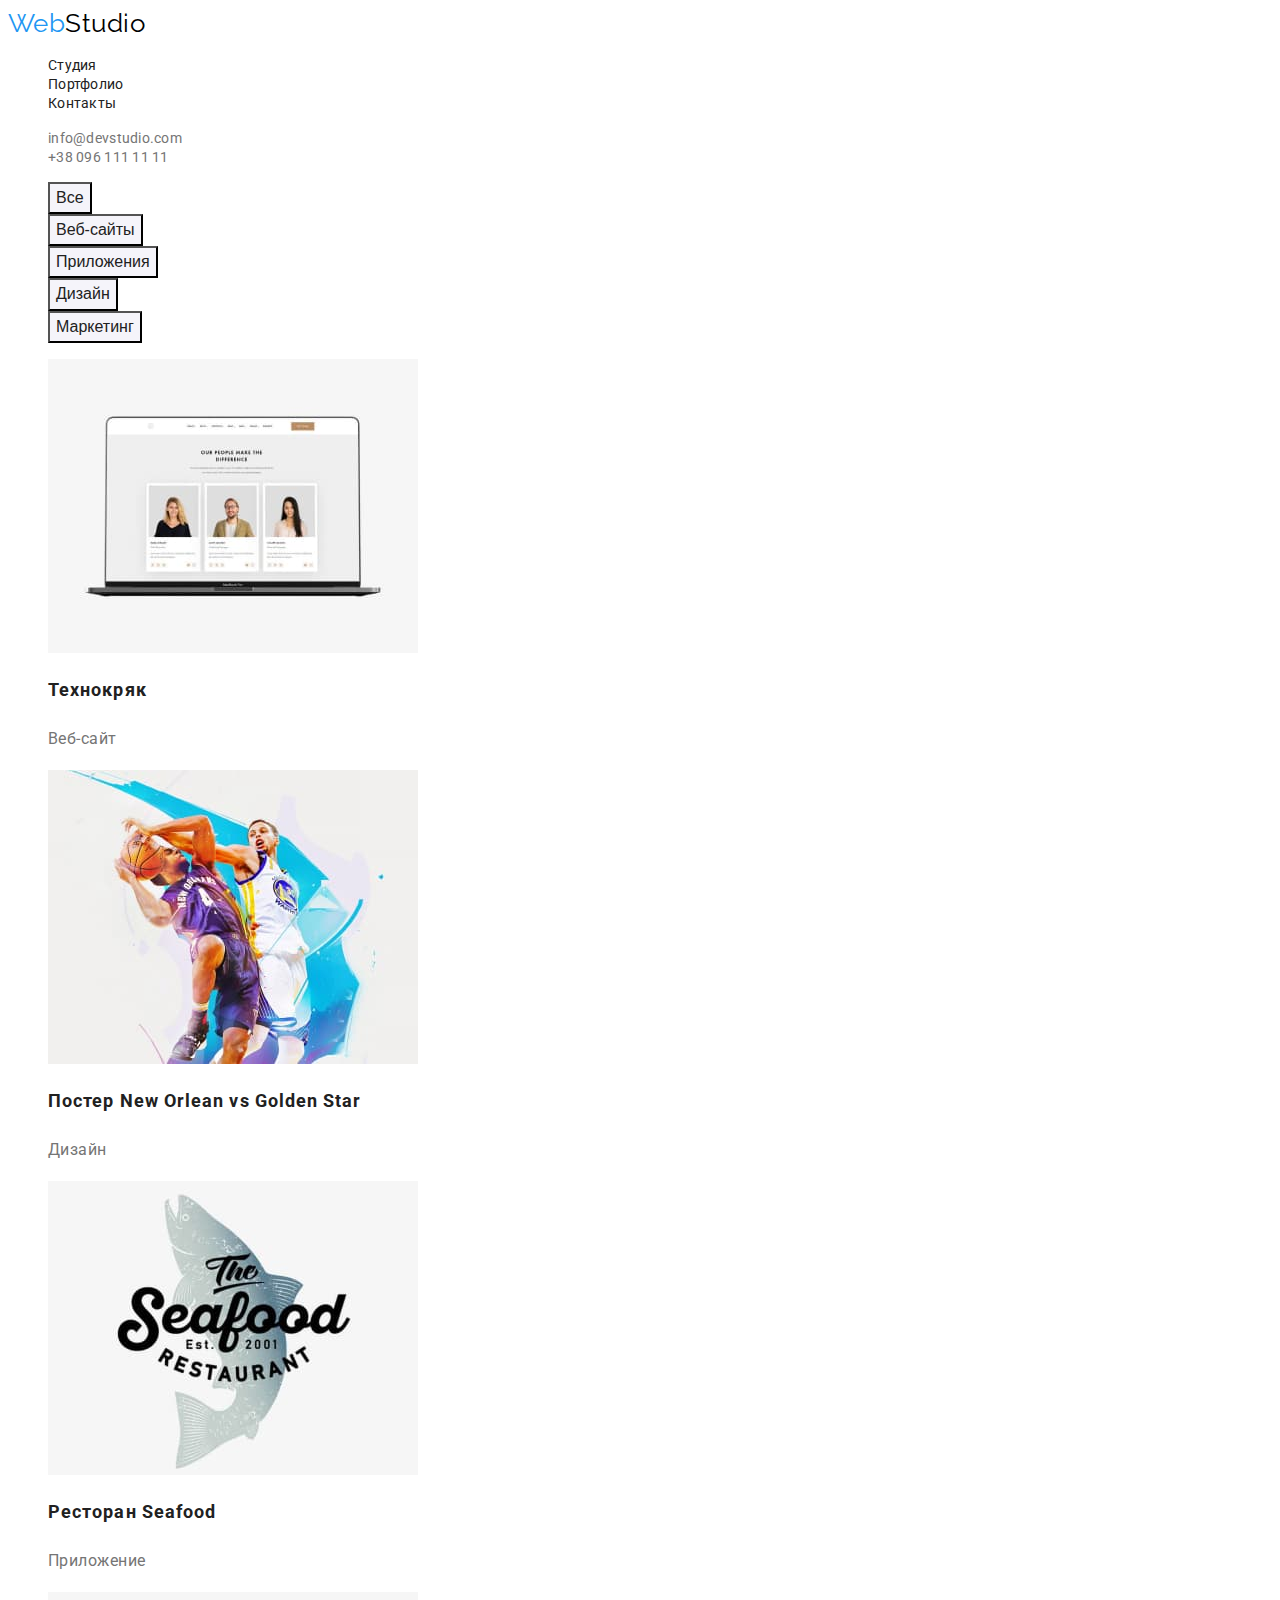
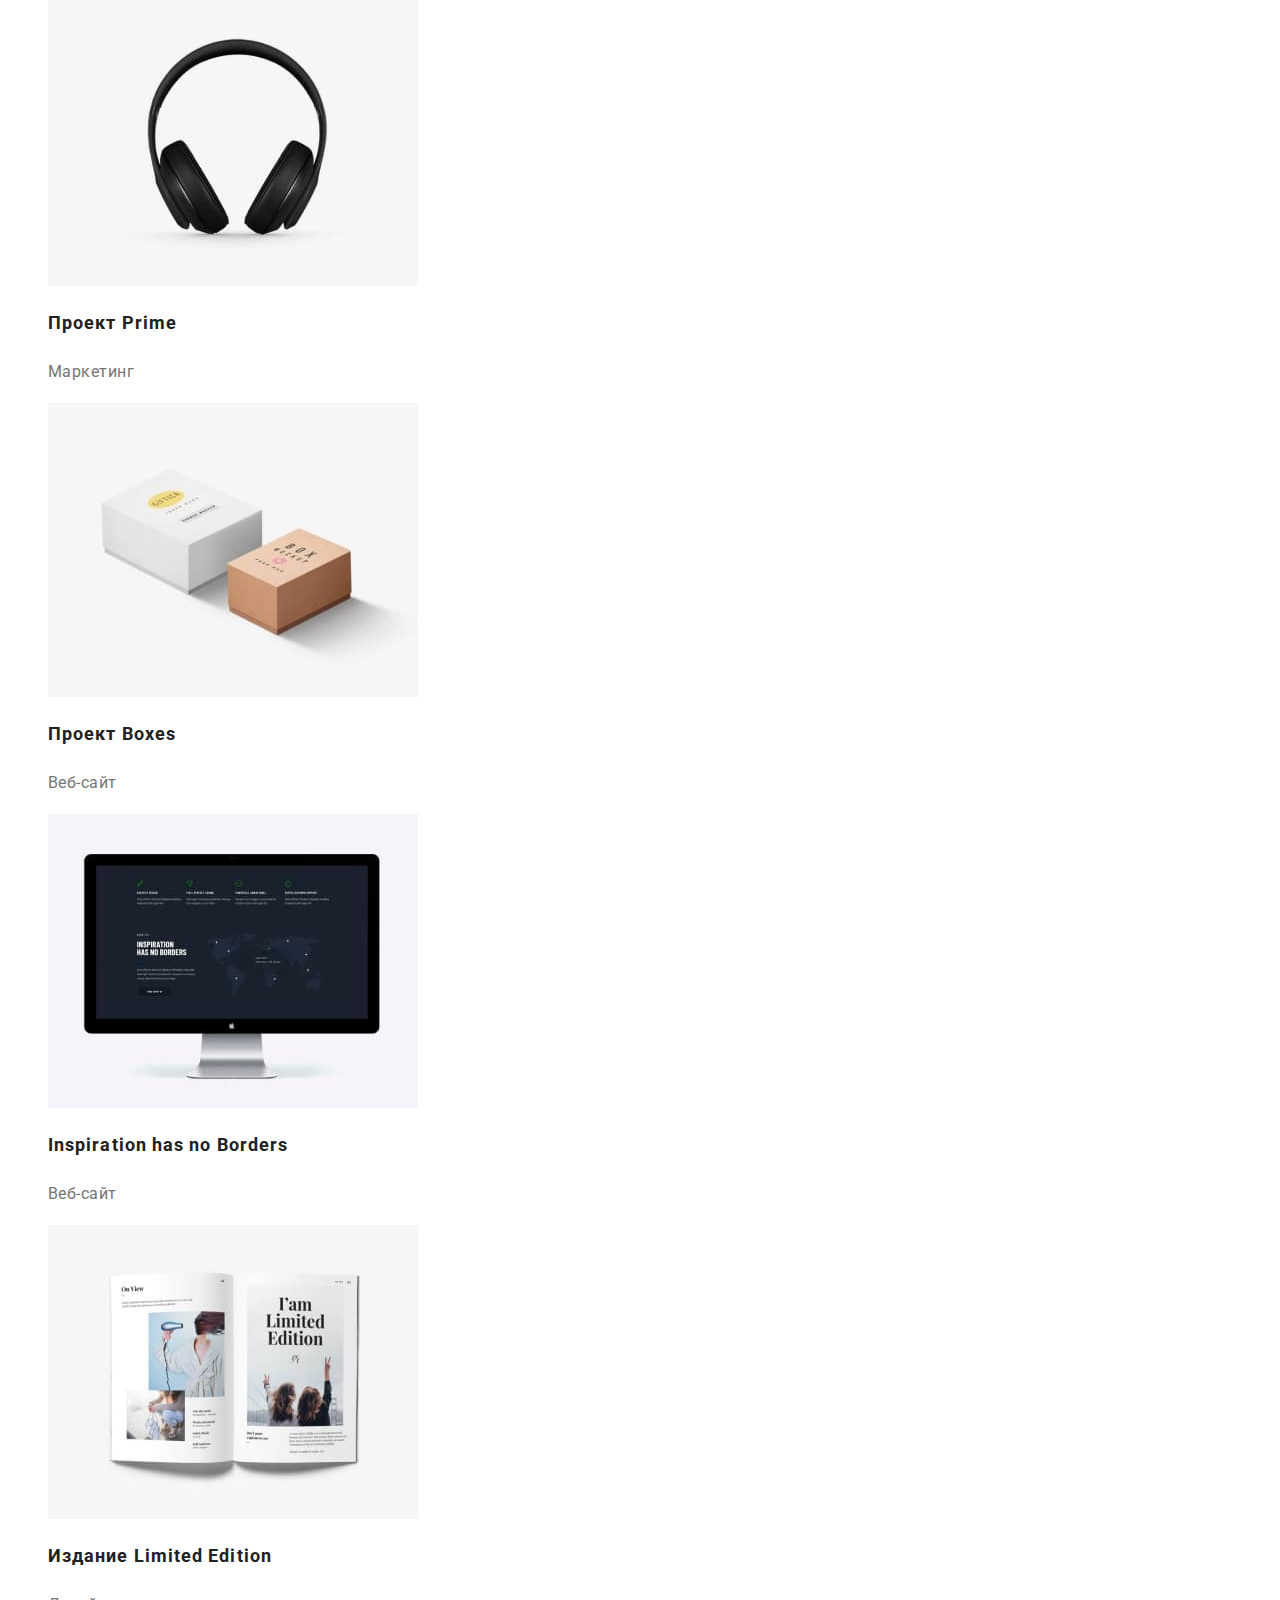
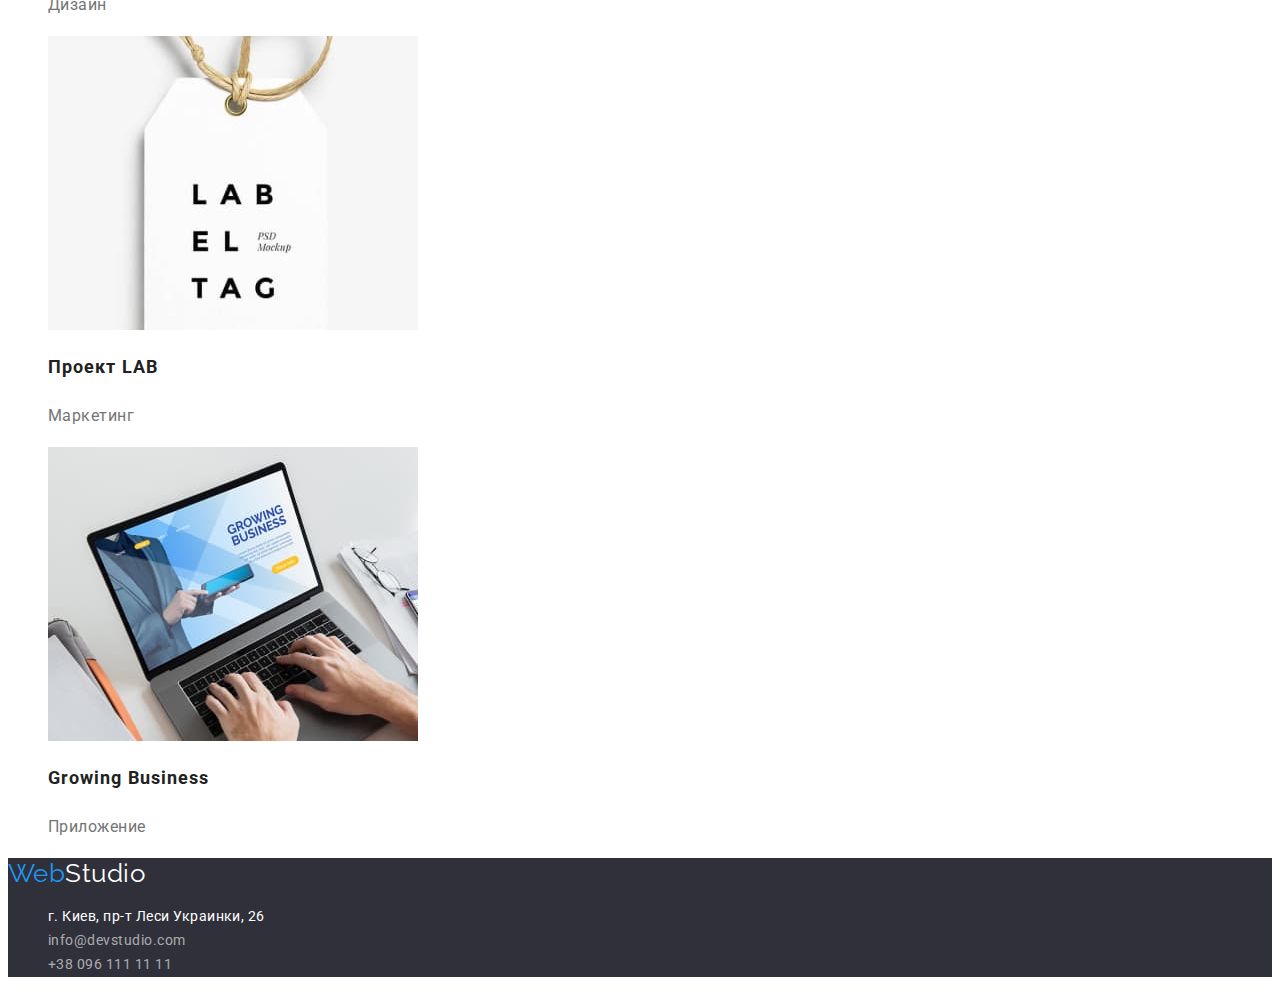
==== portfolio.html @ aeaac617 "Скопировала файлы с дз 2" ====
<!DOCTYPE html>
<html lang="ru">

<head>
  <meta charset="UTF-8">
  <meta http-equiv="X-UA-Compatible" content="IE=edge">
  <meta name="viewport" content="width=device-width, initial-scale=1.0">
  <link rel="preconnect" href="https://fonts.googleapis.com">
  <link rel="preconnect" href="https://fonts.gstatic.com" crossorigin>
  <link href="https://fonts.googleapis.com/css2?family=Raleway:wght@700&family=Roboto:wght@400;500;700;900&display=swap"
    rel="stylesheet">
  <title>WebStudio</title>
  <link rel="stylesheet" href="./css/style.css">
</head>

<body>
  <header>
    <nav>
      <a href="./index.html" class="logo"><span class="first-part-logo">Web</span>Studio</a>
      <ul class="site-nav list">
        <li><a href="./index.html" class="site-nav-link">Студия</a></li>
        <li><a href="./portfolio.html" class="site-nav-link">Портфолио</a></li>
        <li><a href="" class="site-nav-link">Контакты</a></li>
      </ul>
    </nav>

    <ul class="contacts list">
      <li><a href="mailto:info@devstudio.com" class="contacts-link">info@devstudio.com</a></li>
      <li><a href="tel:+380961111111" class="contacts-link">+38 096 111 11 11</a></li>
    </ul>
  </header>

  <main>
    <section class="portfolio">
      <h1 hidden>Портфолио</h1>
      <ul class="list">
        <li><button type="button" class="portfolio-button">Все</button></li>
        <li><button type="button" class="portfolio-button">Веб-сайты</button></li>
        <li><button type="button" class="portfolio-button">Приложения</button></li>
        <li><button type="button" class="portfolio-button">Дизайн</button></li>
        <li><button type="button" class="portfolio-button">Маркетинг</button></li>
      </ul>
      <ul class="list">
        <li>
          <img src="./images/portfolio1.jpg" width="370" alt="Технокряк">
          <h2 class="portfolio-project">Технокряк</h2>
          <p class="portfolio-project-kind">Веб-сайт</p>
        </li>
        <li>
          <img src="./images/portfolio2.jpg" width="370" alt="Постер New Orlean vs Golden Star">
          <h2 class="portfolio-project">Постер New Orlean vs Golden Star</h2>
          <p class="portfolio-project-kind">Дизайн</p>
        </li>
        <li>
          <img src="./images/portfolio3.jpg" width="370" alt="Ресторан Seafood">
          <h2 class="portfolio-project">Ресторан Seafood</h2>
          <p class="portfolio-project-kind">Приложение</p>
        </li>
        <li>
          <img src="./images/portfolio4.jpg" width="370" alt="Проект Prime">
          <h2 class="portfolio-project">Проект Prime</h2>
          <p class="portfolio-project-kind">Маркетинг</p>
        </li>
        <li>
          <img src="./images/portfolio5.jpg" width="370" alt="Проект Boxes">
          <h2 class="portfolio-project">Проект Boxes</h2>
          <p class="portfolio-project-kind">Веб-сайт</p>
        </li>
        <li>
          <img src="./images/portfolio6.jpg" width="370" alt="Inspiration has no Borders">
          <h2 class="portfolio-project">Inspiration has no Borders</h2>
          <p class="portfolio-project-kind">Веб-сайт</p>
        </li>
        <li>
          <img src="./images/portfolio7.jpg" width="370" alt="Издание Limited Edition">
          <h2 class="portfolio-project">Издание Limited Edition</h2>
          <p class="portfolio-project-kind">Дизайн</p>
        </li>
        <li>
          <img src="./images/portfolio8.jpg" width="370" alt="Проект LAB">
          <h2 class="portfolio-project">Проект LAB</h2>
          <p class="portfolio-project-kind">Маркетинг</p>
        </li>
        <li>
          <img src="./images/portfolio9.jpg" width="370" alt="Growing Business">
          <h2 class="portfolio-project">Growing Business</h2>
          <p class="portfolio-project-kind">Приложение</p>
        </li>
      </ul>
    </section>
  </main>

  <footer class="footer">
    <address>
      <a href="" class="footer-logo"><span class="first-part-logo">Web</span>Studio</a>
      <ul class="list">
        <li >
          <a href="" class="footer-address">г. Киев, пр-т Леси Украинки, 26</a>
        </li>
        <li><a href="mailto:info@devstudio.com" class="footer-contact">info@devstudio.com</a></li>
        <li><a href="tel:+380961111111" class="footer-contact">+38 096 111 11 11</a></li>
      </ul>
    </address>
  </footer>
</body>

</html>
---- css/style.css ----
:root {
  --primary-text-color: #757575;
  --title-text-color: #212121;
  --accent-color: #2196f3;
  --secondary-dark-bg-color: #2f303a;
  --secondary-light-bg-color: #f5f4fa;
  --primary-bg-color: #ffffff;
  --primary-font-family: Roboto, sans-serif;
  --secondary-font-family: Raleway, sans-serif;
}

body {
  background-color: var(--primary-bg-color);
  color: var(--primary-text-color);
  font-family: var(--primary-font-family);
  letter-spacing: 0.03em;
}

.logo {
  color: #000000;
  font-family: var(--secondary-font-family);
  font-style: 700;
  font-size: 26px;
  line-height: 1.2;
  text-decoration: none;
}

.footer-logo {
  font-family: var(--secondary-font-family);
  font-style: 700;
  font-size: 26px;
  line-height: 1.2;
  text-align: left;
  text-decoration: none;
}

.list {
  list-style: none;
}

.contacts-link {
  color: var(--primary-text-color);
}

.first-part-logo,
.site-nav-link:hover,
.site-nav-link:focus,
.contacts-link:hover,
.contacts-link:focus,
.footer-contact:hover,
.footer-contact:focus {
  color: var(--accent-color);
}

.hero-title,
.footer-logo,
.footer-address {
  color: var(--primary-bg-color);
}

.site-nav-link,
.quality-title,
.work-title,
.team-title,
.team-member,
.portfolio-project {
  color: var(--title-text-color);
}

.portfolio-button {
  color: var(--title-text-color);
  background-color: var(--secondary-light-bg-color);
  font-style: 500;
  font-size: 16px;
  line-height: 1.63;
}

.hero-button,
.portfolio-button:hover {
  color: var(--primary-bg-color);
  background-color: var(--accent-color);
}

.footer-contact {
  color: rgba(255, 255, 255, 0.6);
}

.hero-button,
.hero-title,
.portfolio-project {
  letter-spacing: 0.06em;
}

.site-nav-link,
.contacts-link {
  letter-spacing: 0.02em;
  font-style: 500;
  font-size: 14px;
  line-height: 1.14;
  text-decoration: none;
}

.hero-title {
  font-style: 900;
  font-size: 44px;
  line-height: 1.36;
  text-align: center;
}

.hero-button {
  font-style: 700;
  font-size: 16px;
  line-height: 1.88;
  align-items: center;
}

.quality-title {
  font-size: 14px;
  line-height: 1.14;
  text-align: left;
}

.quality-description {
  font-size: 14px;
  line-height: 1.71;
  text-align: left;
}

.work-title,
.team-title {
  font-size: 36px;
  line-height: 1.17;
  text-align: center;
}

.team-member {
  font-style: 500;
  font-size: 16px;
  line-height: 1.19;
  align-items: center;
  text-align: center;
}

.member-major {
  font-size: 16px;
  line-height: 1.19;
  align-items: center;
  text-align: center;
}

.footer-address,
.footer-contact {
  font-size: 14px;
  line-height: 1.71;
  text-align: left;
  align-items: left;
  text-decoration: none;
}

.portfolio-project {
  font-size: 18px;
  line-height: 2;
}

.portfolio-project-kind {
  font-size: 16px;
  line-height: 1.88;
}

.hero,
.footer {
  background-color: var(--secondary-dark-bg-color);
}

.team {
  background-color: var(--secondary-light-bg-color);
}

.hero-button,
.portfolio-button {
  cursor: pointer;
}

address {
  font-style: normal;
}
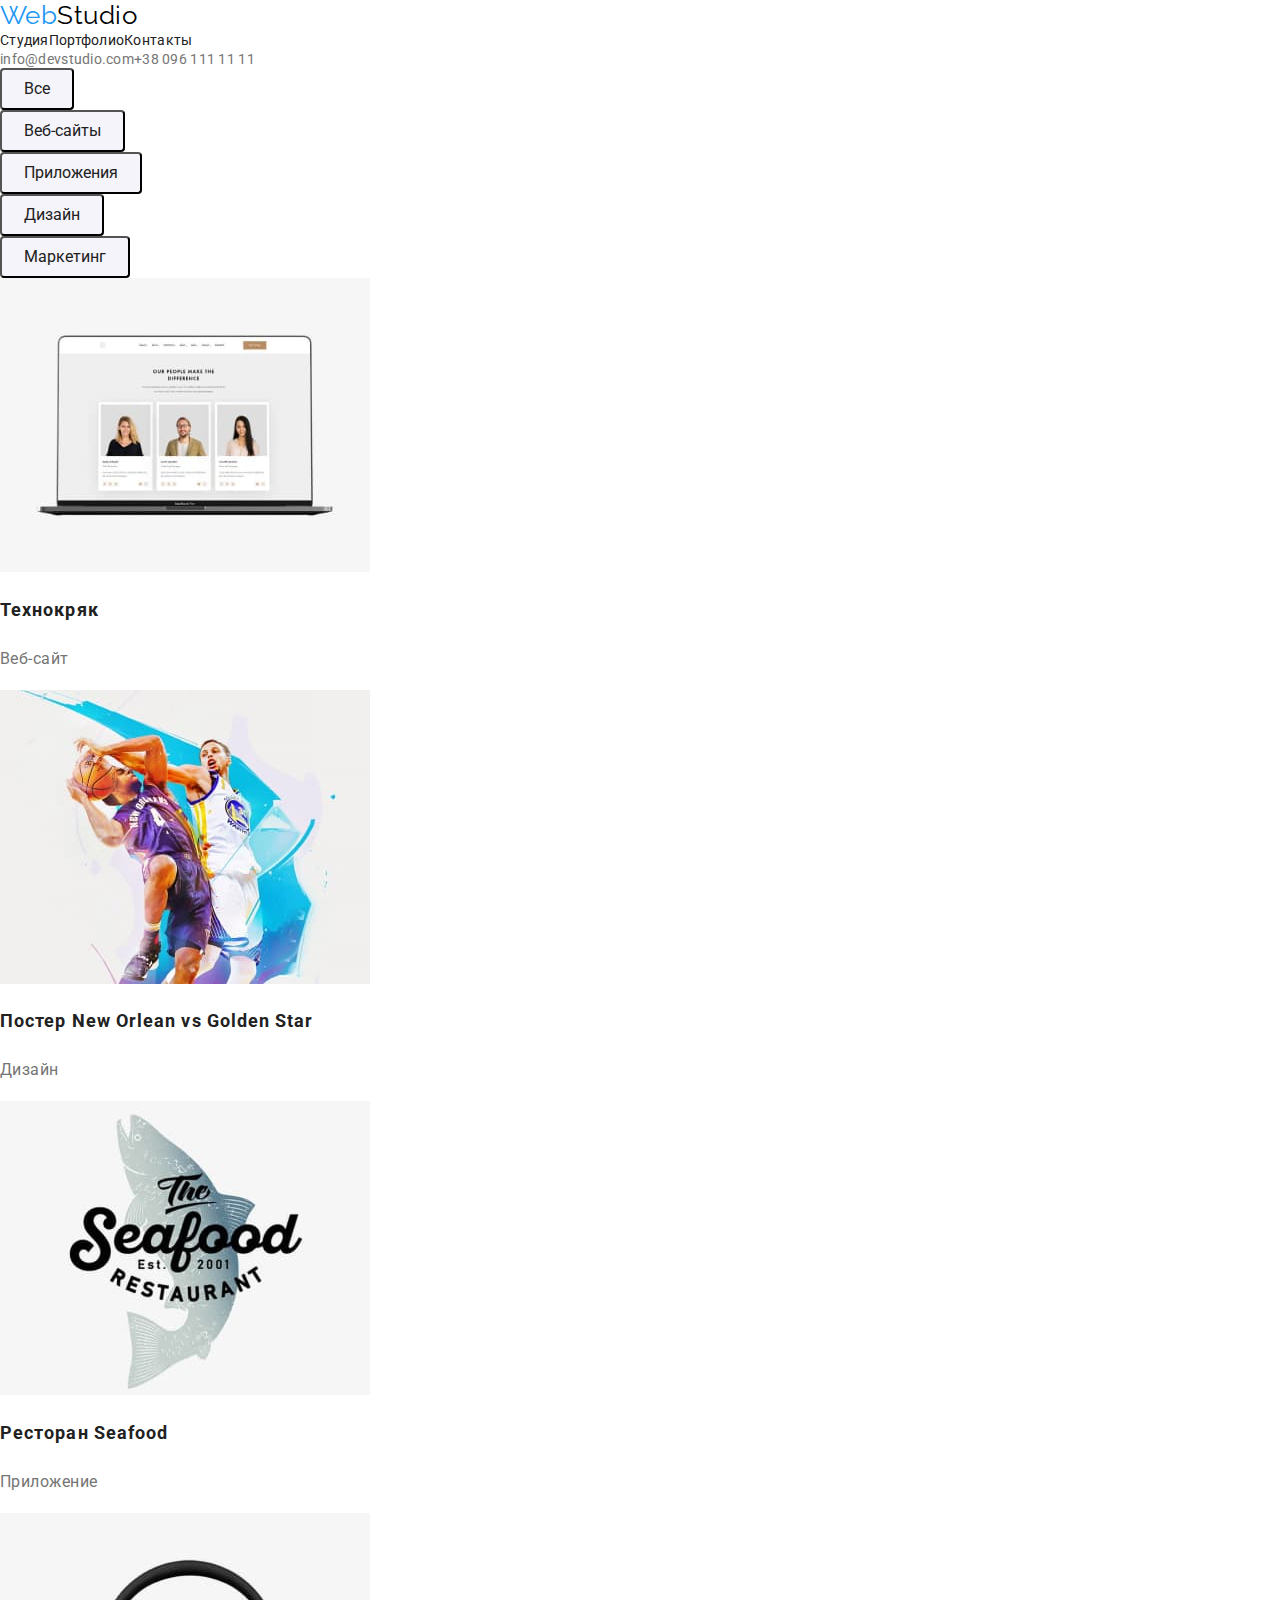
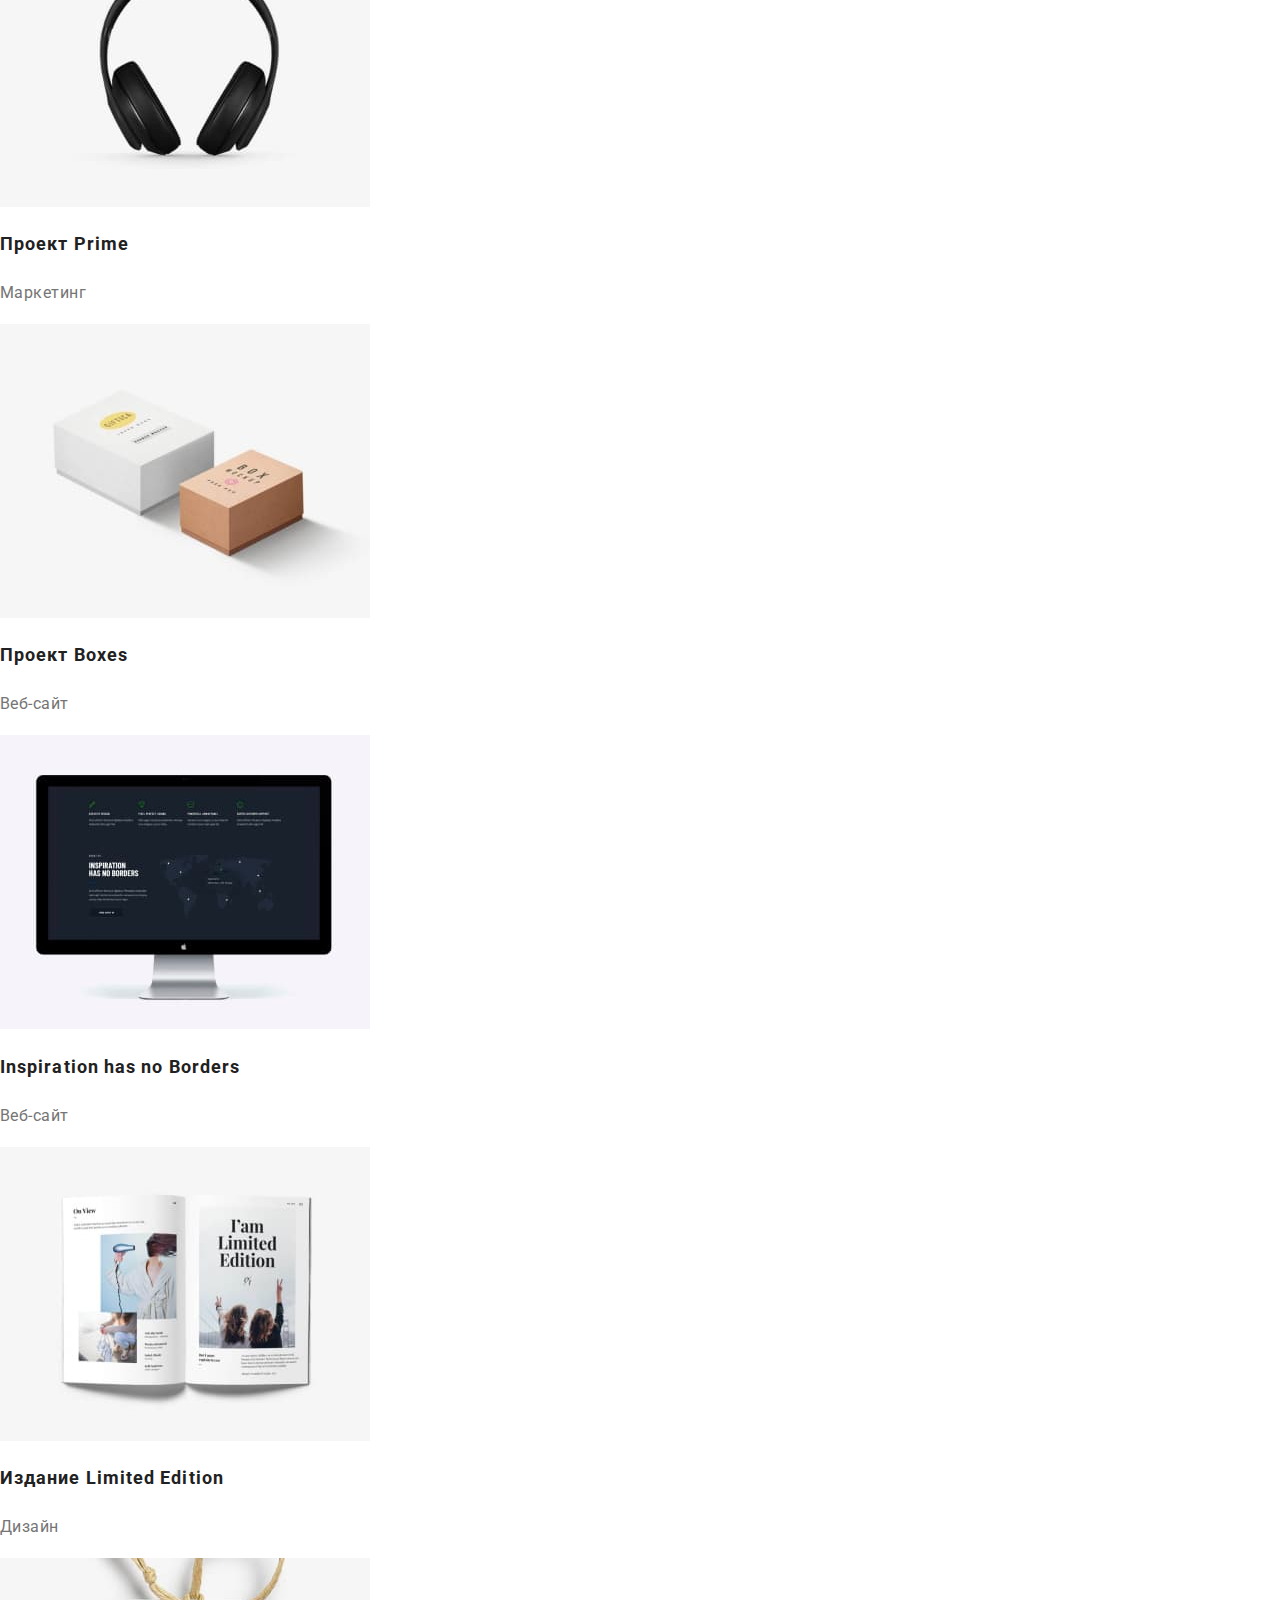
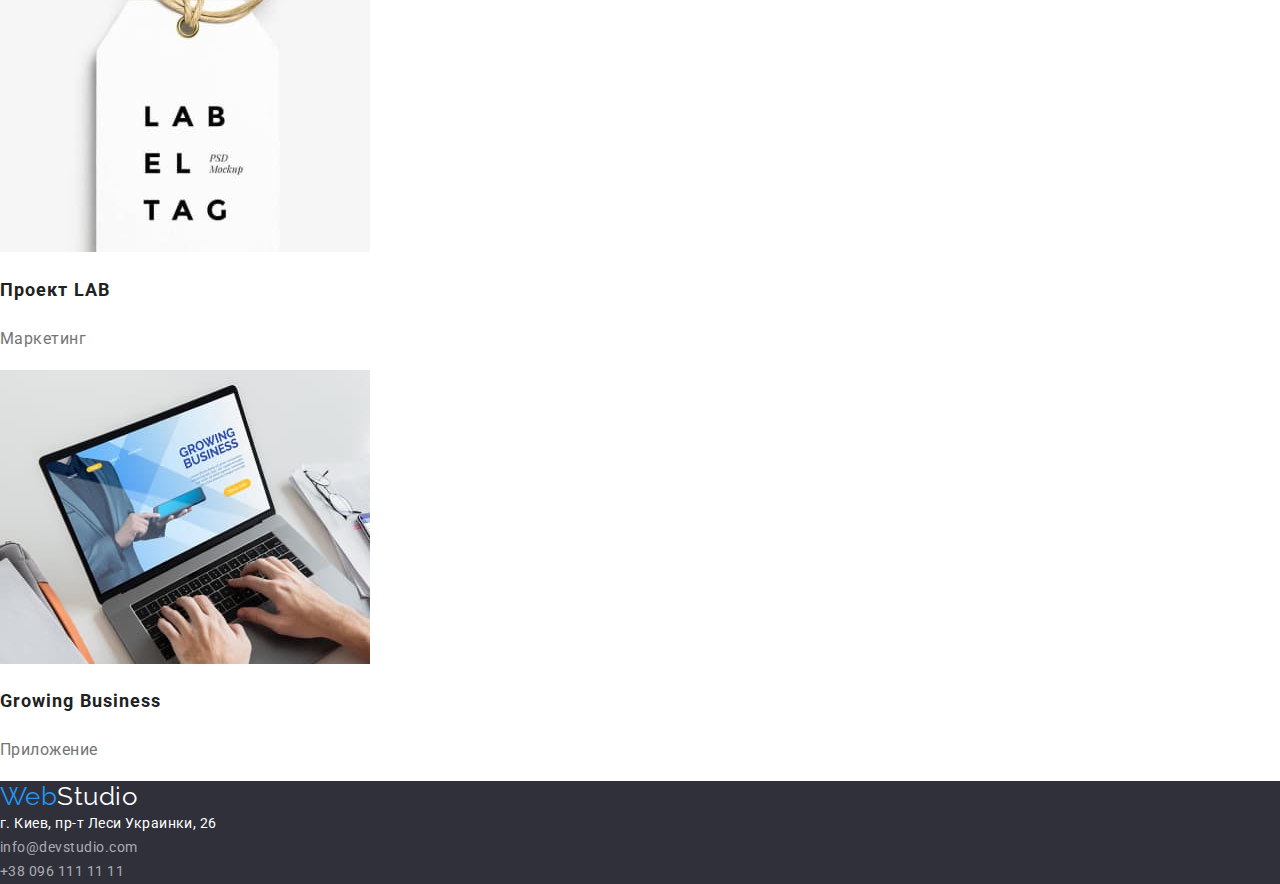
==== commit ab205d42: "подключен нормализатор стилей" ====
--- a/portfolio.html
+++ b/portfolio.html
@@ -10,6 +10,7 @@
   <link href="https://fonts.googleapis.com/css2?family=Raleway:wght@700&family=Roboto:wght@400;500;700;900&display=swap"
     rel="stylesheet">
   <title>WebStudio</title>
+  <link rel="stylesheet" href="https://cdnjs.cloudflare.com/ajax/libs/modern-normalize/1.1.0/modern-normalize.min.css">
   <link rel="stylesheet" href="./css/style.css">
 </head>
 
@@ -91,7 +92,7 @@
   </main>
 
   <footer class="footer">
-    <address>
+    <address class="footer-address-contacts">
       <a href="" class="footer-logo"><span class="first-part-logo">Web</span>Studio</a>
       <ul class="list">
         <li >
--- a/css/style.css
+++ b/css/style.css
@@ -36,6 +36,8 @@
 
 .list {
   list-style: none;
+  padding: 0;
+  margin: 0;
 }
 
 .contacts-link {
@@ -52,6 +54,15 @@
   color: var(--accent-color);
 }
 
+.hero {
+  text-align: center;
+}
+
+.quality-conteiner {
+  padding-top: 94px;
+  padding-bottom: 94px;
+}
+
 .hero-title,
 .footer-logo,
 .footer-address {
@@ -105,6 +116,7 @@
   font-size: 44px;
   line-height: 1.36;
   text-align: center;
+  margin-bottom: 30px;
 }
 
 .hero-button {
@@ -179,8 +191,25 @@
 .hero-button,
 .portfolio-button {
   cursor: pointer;
-}
-
-address {
+  border-radius: 4px;
+}
+
+.footer-address-contacts {
   font-style: normal;
 }
+
+.hero-button {
+  padding: 10px 32px 10px 32px;
+}
+
+.portfolio-button {
+  padding: 6px 22px 6px 22px;
+}
+
+.site-nav {
+  display: flex;
+}
+
+.contacts {
+  display: flex;
+}
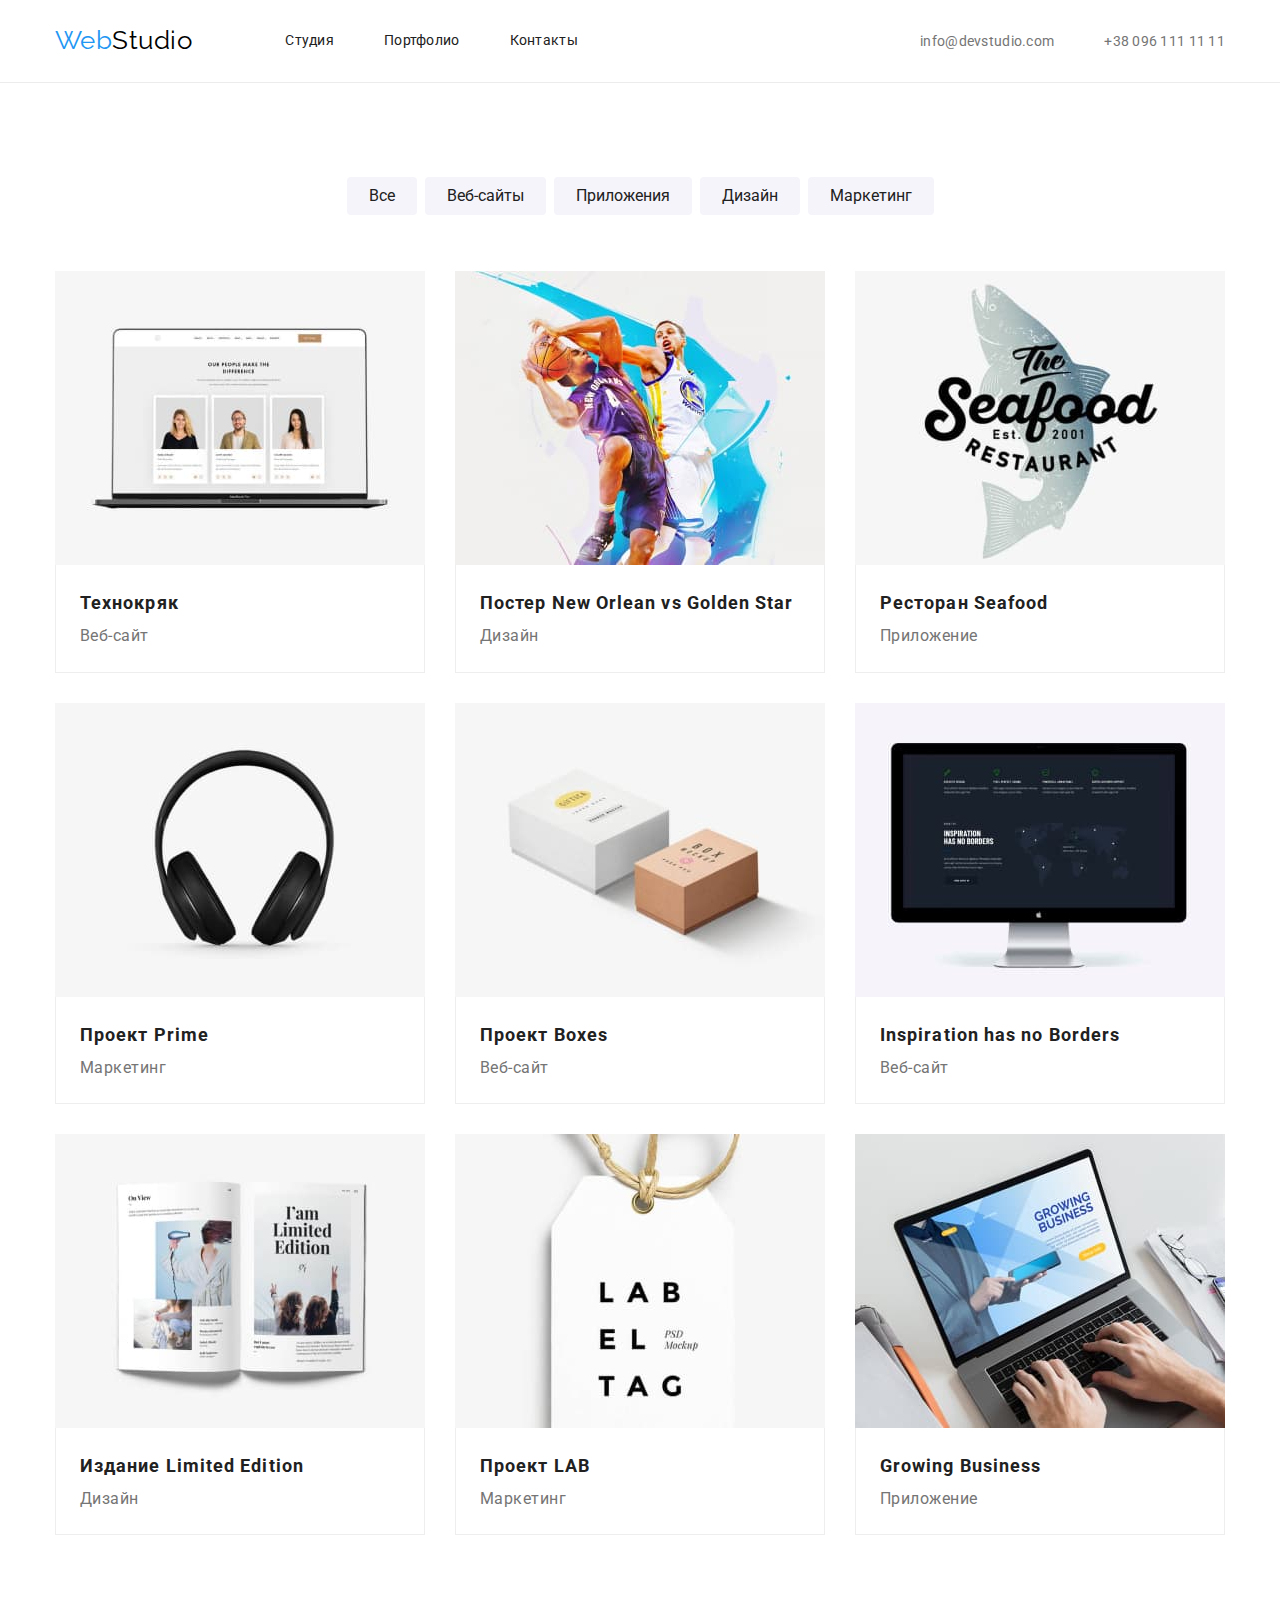
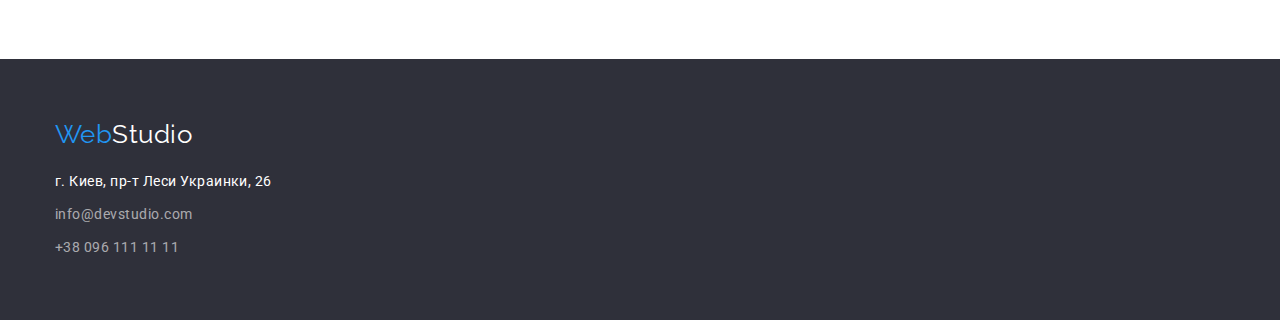
==== commit 9f871f6e: "Геометрия и позиционирование контента" ====
--- a/portfolio.html
+++ b/portfolio.html
@@ -15,93 +15,116 @@
 </head>
 
 <body>
-  <header>
-    <nav>
-      <a href="./index.html" class="logo"><span class="first-part-logo">Web</span>Studio</a>
-      <ul class="site-nav list">
-        <li><a href="./index.html" class="site-nav-link">Студия</a></li>
-        <li><a href="./portfolio.html" class="site-nav-link">Портфолио</a></li>
-        <li><a href="" class="site-nav-link">Контакты</a></li>
+  <header class="header-nav">
+    <div class="container-header container">
+      <nav class="nav-header">
+        <a href="./index.html" class="logo"><span class="first-part-logo">Web</span>Studio</a>
+        <ul class="site-nav list">
+          <li class="site-nav-item"><a href="./index.html" class="site-nav-link">Студия</a></li>
+          <li class="site-nav-item"><a href="./portfolio.html" class="site-nav-link">Портфолио</a></li>
+          <li class="site-nav-item"><a href="" class="site-nav-link">Контакты</a></li>
+        </ul>
+      </nav>
+      <ul class="contacts list">
+        <li class="contacts-item"><a href="mailto:info@devstudio.com" class="contacts-link">info@devstudio.com</a></li>
+        <li class="contacts-item"><a href="tel:+380961111111" class="contacts-link">+38 096 111 11 11</a></li>
       </ul>
-    </nav>
-
-    <ul class="contacts list">
-      <li><a href="mailto:info@devstudio.com" class="contacts-link">info@devstudio.com</a></li>
-      <li><a href="tel:+380961111111" class="contacts-link">+38 096 111 11 11</a></li>
-    </ul>
+    </div>
   </header>
 
   <main>
-    <section class="portfolio">
+    <section class="portfolio section">
       <h1 hidden>Портфолио</h1>
-      <ul class="list">
-        <li><button type="button" class="portfolio-button">Все</button></li>
-        <li><button type="button" class="portfolio-button">Веб-сайты</button></li>
-        <li><button type="button" class="portfolio-button">Приложения</button></li>
-        <li><button type="button" class="portfolio-button">Дизайн</button></li>
-        <li><button type="button" class="portfolio-button">Маркетинг</button></li>
-      </ul>
-      <ul class="list">
-        <li>
-          <img src="./images/portfolio1.jpg" width="370" alt="Технокряк">
-          <h2 class="portfolio-project">Технокряк</h2>
-          <p class="portfolio-project-kind">Веб-сайт</p>
-        </li>
-        <li>
-          <img src="./images/portfolio2.jpg" width="370" alt="Постер New Orlean vs Golden Star">
-          <h2 class="portfolio-project">Постер New Orlean vs Golden Star</h2>
-          <p class="portfolio-project-kind">Дизайн</p>
-        </li>
-        <li>
-          <img src="./images/portfolio3.jpg" width="370" alt="Ресторан Seafood">
-          <h2 class="portfolio-project">Ресторан Seafood</h2>
-          <p class="portfolio-project-kind">Приложение</p>
-        </li>
-        <li>
-          <img src="./images/portfolio4.jpg" width="370" alt="Проект Prime">
-          <h2 class="portfolio-project">Проект Prime</h2>
-          <p class="portfolio-project-kind">Маркетинг</p>
-        </li>
-        <li>
-          <img src="./images/portfolio5.jpg" width="370" alt="Проект Boxes">
-          <h2 class="portfolio-project">Проект Boxes</h2>
-          <p class="portfolio-project-kind">Веб-сайт</p>
-        </li>
-        <li>
-          <img src="./images/portfolio6.jpg" width="370" alt="Inspiration has no Borders">
-          <h2 class="portfolio-project">Inspiration has no Borders</h2>
-          <p class="portfolio-project-kind">Веб-сайт</p>
-        </li>
-        <li>
-          <img src="./images/portfolio7.jpg" width="370" alt="Издание Limited Edition">
-          <h2 class="portfolio-project">Издание Limited Edition</h2>
-          <p class="portfolio-project-kind">Дизайн</p>
-        </li>
-        <li>
-          <img src="./images/portfolio8.jpg" width="370" alt="Проект LAB">
-          <h2 class="portfolio-project">Проект LAB</h2>
-          <p class="portfolio-project-kind">Маркетинг</p>
-        </li>
-        <li>
-          <img src="./images/portfolio9.jpg" width="370" alt="Growing Business">
-          <h2 class="portfolio-project">Growing Business</h2>
-          <p class="portfolio-project-kind">Приложение</p>
-        </li>
-      </ul>
+      <div class="container">
+        <ul class="portfolio-list-nav list">
+          <li class="portfolio-item"><button type="button" class="portfolio-button">Все</button></li>
+          <li class="portfolio-item"><button type="button" class="portfolio-button">Веб-сайты</button></li>
+          <li class="portfolio-item"><button type="button" class="portfolio-button">Приложения</button></li>
+          <li class="portfolio-item"><button type="button" class="portfolio-button">Дизайн</button></li>
+          <li class="portfolio-item"><button type="button" class="portfolio-button">Маркетинг</button></li>
+        </ul>
+      </div>
+      <div class="portfolio-conteiner">
+        <ul class="portfolio-list list">
+          <li class="portfolio-item-list">
+            <img class="portfolio-img" src="./images/portfolio1.jpg" width="370" alt="Технокряк">
+            <div class="portfolio-type">
+              <h2 class="portfolio-project">Технокряк</h2>
+              <p class="portfolio-project-kind">Веб-сайт</p>
+            </div>
+          </li>
+          <li class="portfolio-item-list">
+            <img class="portfolio-img" src="./images/portfolio2.jpg" width="370" alt="Постер New Orlean vs Golden Star">
+            <div class="portfolio-type">
+              <h2 class="portfolio-project">Постер New Orlean vs Golden Star</h2>
+              <p class="portfolio-project-kind">Дизайн</p>
+            </div>
+          </li>
+          <li class="portfolio-item-list">
+            <img class="portfolio-img" src="./images/portfolio3.jpg" width="370" alt="Ресторан Seafood">
+            <div class="portfolio-type">
+              <h2 class="portfolio-project">Ресторан Seafood</h2>
+              <p class="portfolio-project-kind">Приложение</p>
+            </div>
+          </li>
+          <li class="portfolio-item-list">
+            <img class="portfolio-img" src="./images/portfolio4.jpg" width="370" alt="Проект Prime">
+            <div class="portfolio-type">
+              <h2 class="portfolio-project">Проект Prime</h2>
+              <p class="portfolio-project-kind">Маркетинг</p>
+            </div>
+          </li>
+          <li class="portfolio-item-list">
+            <img class="portfolio-img" src="./images/portfolio5.jpg" width="370" alt="Проект Boxes">
+            <div class="portfolio-type">
+              <h2 class="portfolio-project">Проект Boxes</h2>
+              <p class="portfolio-project-kind">Веб-сайт</p>
+            </div>
+          </li>
+          <li class="portfolio-item-list">
+            <img class="portfolio-img" src="./images/portfolio6.jpg" width="370" alt="Inspiration has no Borders">
+            <div class="portfolio-type">
+              <h2 class="portfolio-project">Inspiration has no Borders</h2>
+              <p class="portfolio-project-kind">Веб-сайт</p>
+            </div>
+          </li>
+          <li class="portfolio-item-list">
+            <img class="portfolio-img" src="./images/portfolio7.jpg" width="370" alt="Издание Limited Edition">
+            <div class="portfolio-type">
+              <h2 class="portfolio-project">Издание Limited Edition</h2>
+              <p class="portfolio-project-kind">Дизайн</p>
+            </div>
+          </li>
+          <li class="portfolio-item-list">
+            <img class="portfolio-img" src="./images/portfolio8.jpg" width="370" alt="Проект LAB">
+            <div class="portfolio-type">
+              <h2 class="portfolio-project">Проект LAB</h2>
+              <p class="portfolio-project-kind">Маркетинг</p>
+            </div>
+          </li>
+          <li class="portfolio-item-list">
+            <img class="portfolio-img" src="./images/portfolio9.jpg" width="370" alt="Growing Business">
+            <div class="portfolio-type">
+              <h2 class="portfolio-project">Growing Business</h2>
+              <p class="portfolio-project-kind">Приложение</p>
+            </div>
+          </li>
+        </ul>
+      </div>
     </section>
   </main>
 
   <footer class="footer">
-    <address class="footer-address-contacts">
-      <a href="" class="footer-logo"><span class="first-part-logo">Web</span>Studio</a>
-      <ul class="list">
-        <li >
-          <a href="" class="footer-address">г. Киев, пр-т Леси Украинки, 26</a>
-        </li>
-        <li><a href="mailto:info@devstudio.com" class="footer-contact">info@devstudio.com</a></li>
-        <li><a href="tel:+380961111111" class="footer-contact">+38 096 111 11 11</a></li>
-      </ul>
-    </address>
+    <div class="footer-address-conteiner">
+      <address class="footer-address-contacts">
+        <a href="" class="footer-logo"><span class="first-part-logo">Web</span>Studio</a>
+        <ul class="list">
+          <li><a href="" class="footer-address">г. Киев, пр-т Леси Украинки, 26</a></li>
+          <li><a href="mailto:info@devstudio.com" class="footer-contact">info@devstudio.com</a></li>
+          <li><a href="tel:+380961111111" class="footer-contact">+38 096 111 11 11</a></li>
+        </ul>
+      </address>
+    </div>
   </footer>
 </body>
 
--- a/css/style.css
+++ b/css/style.css
@@ -9,6 +9,16 @@
   --secondary-font-family: Raleway, sans-serif;
 }
 
+html {
+  box-sizing: border-box;
+}
+
+*,
+*::before,
+*::after {
+  box-sizing: inherit;
+}
+
 body {
   background-color: var(--primary-bg-color);
   color: var(--primary-text-color);
@@ -32,12 +42,24 @@
   line-height: 1.2;
   text-align: left;
   text-decoration: none;
+  display: block;
+  margin-bottom: 20px;
 }
 
 .list {
   list-style: none;
   padding: 0;
   margin: 0;
+}
+
+.container {
+  max-width: 1200px;
+  margin-left: auto;
+  margin-right: auto;
+  display: flex;
+  justify-content: center;
+  padding-right: 15px;
+  padding-left: 15px;
 }
 
 .contacts-link {
@@ -58,7 +80,7 @@
   text-align: center;
 }
 
-.quality-conteiner {
+.section {
   padding-top: 94px;
   padding-bottom: 94px;
 }
@@ -116,7 +138,10 @@
   font-size: 44px;
   line-height: 1.36;
   text-align: center;
-  margin-bottom: 30px;
+  margin-top: 0;
+  margin-bottom: 0;
+  padding-top: 200px;
+  padding-bottom: 30px;
 }
 
 .hero-button {
@@ -124,6 +149,7 @@
   font-size: 16px;
   line-height: 1.88;
   align-items: center;
+  margin-bottom: 200px;
 }
 
 .quality-title {
@@ -192,6 +218,7 @@
 .portfolio-button {
   cursor: pointer;
   border-radius: 4px;
+  border: 0;
 }
 
 .footer-address-contacts {
@@ -206,10 +233,149 @@
   padding: 6px 22px 6px 22px;
 }
 
-.site-nav {
-  display: flex;
+.site-nav-item:not(:last-child) {
+  margin-right: 50px;
+}
+
+.site-nav-link,
+.contacts-item {
+  display: block;
+  padding-top: 32px;
+  padding-bottom: 32px;
+}
+
+.contacts-item:not(:last-child) {
+  margin-right: 50px;
+}
+
+.site-nav,
+.contacts,
+.nav-header,
+.container-header,
+.work-list {
+  display: flex;
+  align-items: center;
+}
+
+.logo {
+  display: block;
+  padding-top: 24px;
+  padding-bottom: 25px;
+  margin-right: 93px;
 }
 
 .contacts {
-  display: flex;
-}
+  margin-left: auto;
+}
+
+.header-nav {
+  border-bottom: 1px solid #ececec;
+}
+
+.quality-list {
+  display: flex;
+}
+
+.quality-item:not(:last-child),
+.work-item:not(:last-child),
+.team-list:not(:last-child) {
+  margin-right: 30px;
+}
+
+.work {
+  margin-bottom: 94px;
+}
+.work-title,
+.team-title {
+  margin-top: 0;
+  margin-bottom: 50px;
+}
+
+.team-card {
+  background-color: #ffffff;
+  border-radius: 4px;
+  height: 368px;
+}
+
+.team-member {
+  margin-top: 30px;
+  margin-bottom: 10px;
+}
+
+.member-major {
+  margin-top: 0;
+  margin-bottom: 30px;
+}
+
+.footer {
+  padding-top: 60px;
+  padding-bottom: 60px;
+}
+
+.footer-address-conteiner,
+.portfolio-conteiner {
+  max-width: 1200px;
+  margin-left: auto;
+  margin-right: auto;
+  padding-right: 15px;
+  padding-left: 15px;
+}
+
+.work-list,
+.team-list-conteiner {
+  justify-content: space-between;
+}
+
+.footer-address,
+.footer-contact {
+  display: block;
+}
+
+.footer-contact {
+  margin-top: 9px;
+}
+
+.portfolio-item:not(:last-child) {
+  margin-right: 8px;
+}
+.portfolio-list-nav {
+  display: flex;
+  margin-bottom: 56px;
+}
+
+.portfolio-list {
+  display: flex;
+  flex-wrap: wrap;
+  margin-bottom: 0;
+}
+
+.portfolio-item-list {
+  width: calc((100% - 60) / 3);
+  margin-right: 30px;
+  margin-bottom: 30px;
+}
+
+.portfolio-item-list:nth-child(3n) {
+  margin-right: 0;
+}
+
+.portfolio-item-list:nth-last-child(-n + 3) {
+  margin-bottom: 30px;
+}
+
+.portfolio-type {
+  border: 1px solid #eeeeee;
+  border-top: 0;
+  padding-top: 20px;
+  padding-left: 24px;
+  padding-bottom: 20px;
+}
+
+.portfolio-img {
+  display: block;
+}
+
+.portfolio-project,
+.portfolio-project-kind {
+  margin: 0;
+}
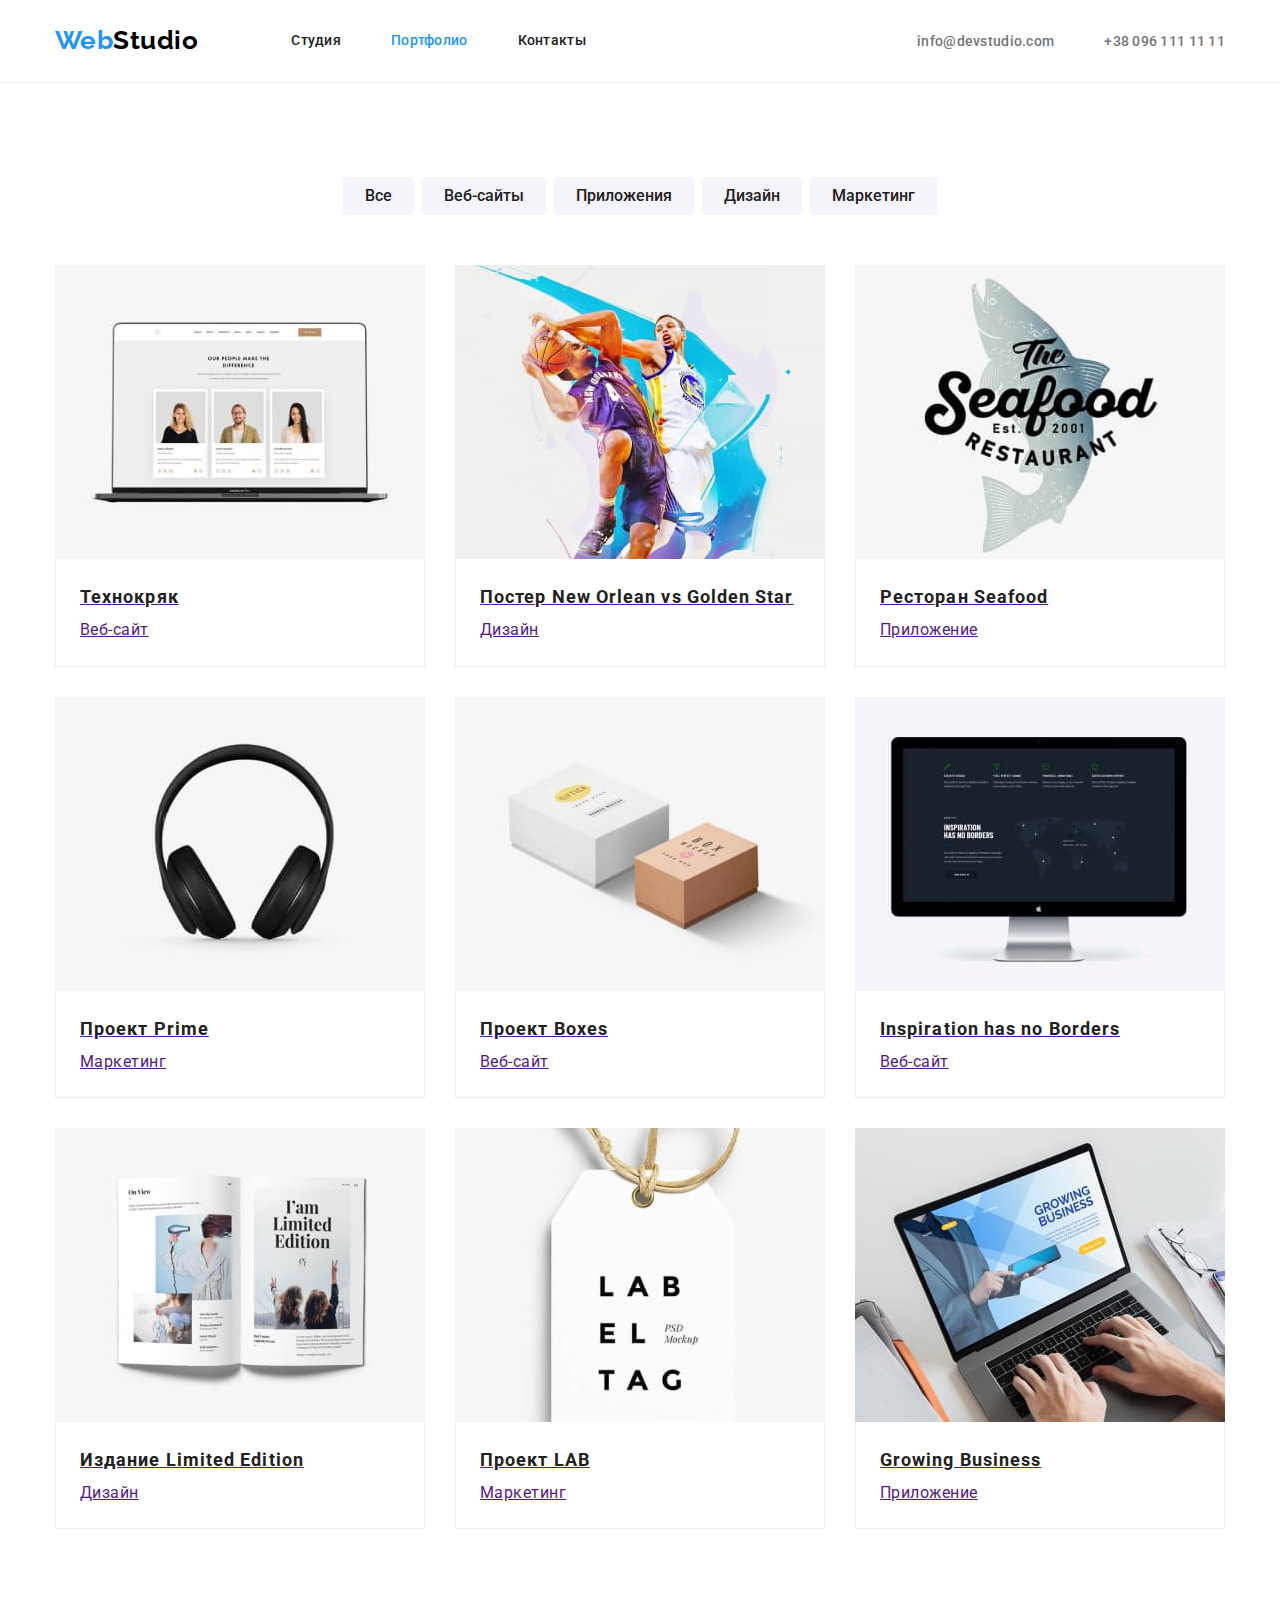
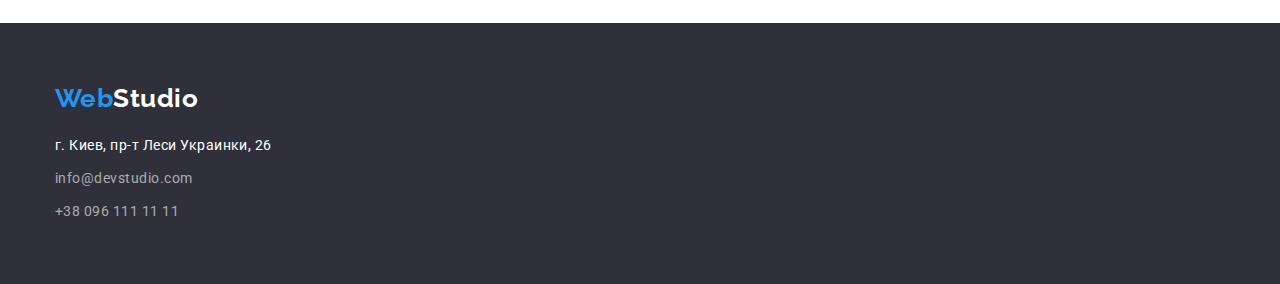
==== commit dabd862a: "Все правки сделаны" ====
--- a/portfolio.html
+++ b/portfolio.html
@@ -19,13 +19,13 @@
     <div class="container-header container">
       <nav class="nav-header">
         <a href="./index.html" class="logo"><span class="first-part-logo">Web</span>Studio</a>
-        <ul class="site-nav list">
+        <ul class="site-nav">
           <li class="site-nav-item"><a href="./index.html" class="site-nav-link">Студия</a></li>
-          <li class="site-nav-item"><a href="./portfolio.html" class="site-nav-link">Портфолио</a></li>
+          <li class="site-nav-item"><a href="./portfolio.html" class="site-nav-link active-page">Портфолио</a></li>
           <li class="site-nav-item"><a href="" class="site-nav-link">Контакты</a></li>
         </ul>
       </nav>
-      <ul class="contacts list">
+      <ul class="contacts">
         <li class="contacts-item"><a href="mailto:info@devstudio.com" class="contacts-link">info@devstudio.com</a></li>
         <li class="contacts-item"><a href="tel:+380961111111" class="contacts-link">+38 096 111 11 11</a></li>
       </ul>
@@ -33,81 +33,97 @@
   </header>
 
   <main>
-    <section class="portfolio section">
-      <h1 hidden>Портфолио</h1>
+    <section class="section">
       <div class="container">
-        <ul class="portfolio-list-nav list">
+        <h1 id="hidden">Портфолио</h1>
+        <ul class="portfolio-list-nav">
           <li class="portfolio-item"><button type="button" class="portfolio-button">Все</button></li>
           <li class="portfolio-item"><button type="button" class="portfolio-button">Веб-сайты</button></li>
           <li class="portfolio-item"><button type="button" class="portfolio-button">Приложения</button></li>
           <li class="portfolio-item"><button type="button" class="portfolio-button">Дизайн</button></li>
           <li class="portfolio-item"><button type="button" class="portfolio-button">Маркетинг</button></li>
         </ul>
-      </div>
-      <div class="portfolio-conteiner">
-        <ul class="portfolio-list list">
+        <ul class="portfolio-list">
           <li class="portfolio-item-list">
-            <img class="portfolio-img" src="./images/portfolio1.jpg" width="370" alt="Технокряк">
-            <div class="portfolio-type">
-              <h2 class="portfolio-project">Технокряк</h2>
-              <p class="portfolio-project-kind">Веб-сайт</p>
-            </div>
+            <a href="">
+              <img class="portfolio-img" src="./images/portfolio1.jpg" width="370" alt="Технокряк">
+              <div class="portfolio-type">
+                <h2 class="portfolio-project">Технокряк</h2>
+                <p class="portfolio-project-kind">Веб-сайт</p>
+              </div>
+            </a>
           </li>
           <li class="portfolio-item-list">
-            <img class="portfolio-img" src="./images/portfolio2.jpg" width="370" alt="Постер New Orlean vs Golden Star">
-            <div class="portfolio-type">
-              <h2 class="portfolio-project">Постер New Orlean vs Golden Star</h2>
-              <p class="portfolio-project-kind">Дизайн</p>
-            </div>
+            <a href="">
+              <img class="portfolio-img" src="./images/portfolio2.jpg" width="370" alt="Постер New Orlean vs Golden Star">
+              <div class="portfolio-type">
+                <h2 class="portfolio-project">Постер New Orlean vs Golden Star</h2>
+                <p class="portfolio-project-kind">Дизайн</p>
+              </div>
+            </a>
           </li>
           <li class="portfolio-item-list">
-            <img class="portfolio-img" src="./images/portfolio3.jpg" width="370" alt="Ресторан Seafood">
-            <div class="portfolio-type">
-              <h2 class="portfolio-project">Ресторан Seafood</h2>
-              <p class="portfolio-project-kind">Приложение</p>
-            </div>
+            <a href="">
+              <img class="portfolio-img" src="./images/portfolio3.jpg" width="370" alt="Ресторан Seafood">
+              <div class="portfolio-type">
+                <h2 class="portfolio-project">Ресторан Seafood</h2>
+                <p class="portfolio-project-kind">Приложение</p>
+              </div>
+            </a>
           </li>
           <li class="portfolio-item-list">
-            <img class="portfolio-img" src="./images/portfolio4.jpg" width="370" alt="Проект Prime">
-            <div class="portfolio-type">
-              <h2 class="portfolio-project">Проект Prime</h2>
-              <p class="portfolio-project-kind">Маркетинг</p>
-            </div>
+            <a href="">
+              <img class="portfolio-img" src="./images/portfolio4.jpg" width="370" alt="Проект Prime">
+              <div class="portfolio-type">
+                <h2 class="portfolio-project">Проект Prime</h2>
+                <p class="portfolio-project-kind">Маркетинг</p>
+              </div>
+            </a>
           </li>
           <li class="portfolio-item-list">
-            <img class="portfolio-img" src="./images/portfolio5.jpg" width="370" alt="Проект Boxes">
-            <div class="portfolio-type">
-              <h2 class="portfolio-project">Проект Boxes</h2>
-              <p class="portfolio-project-kind">Веб-сайт</p>
-            </div>
+            <a href="">
+              <img class="portfolio-img" src="./images/portfolio5.jpg" width="370" alt="Проект Boxes">
+              <div class="portfolio-type">
+                <h2 class="portfolio-project">Проект Boxes</h2>
+                <p class="portfolio-project-kind">Веб-сайт</p>
+              </div>
+            </a>
           </li>
           <li class="portfolio-item-list">
-            <img class="portfolio-img" src="./images/portfolio6.jpg" width="370" alt="Inspiration has no Borders">
-            <div class="portfolio-type">
-              <h2 class="portfolio-project">Inspiration has no Borders</h2>
-              <p class="portfolio-project-kind">Веб-сайт</p>
-            </div>
+            <a href="">
+              <img class="portfolio-img" src="./images/portfolio6.jpg" width="370" alt="Inspiration has no Borders">
+              <div class="portfolio-type">
+                <h2 class="portfolio-project">Inspiration has no Borders</h2>
+                <p class="portfolio-project-kind">Веб-сайт</p>
+              </div>
+            </a>
           </li>
           <li class="portfolio-item-list">
-            <img class="portfolio-img" src="./images/portfolio7.jpg" width="370" alt="Издание Limited Edition">
-            <div class="portfolio-type">
-              <h2 class="portfolio-project">Издание Limited Edition</h2>
-              <p class="portfolio-project-kind">Дизайн</p>
-            </div>
+            <a href="">
+              <img class="portfolio-img" src="./images/portfolio7.jpg" width="370" alt="Издание Limited Edition">
+              <div class="portfolio-type">
+                <h2 class="portfolio-project">Издание Limited Edition</h2>
+                <p class="portfolio-project-kind">Дизайн</p>
+              </div>
+            </a>
           </li>
           <li class="portfolio-item-list">
-            <img class="portfolio-img" src="./images/portfolio8.jpg" width="370" alt="Проект LAB">
-            <div class="portfolio-type">
-              <h2 class="portfolio-project">Проект LAB</h2>
-              <p class="portfolio-project-kind">Маркетинг</p>
-            </div>
+            <a href="">
+              <img class="portfolio-img" src="./images/portfolio8.jpg" width="370" alt="Проект LAB">
+              <div class="portfolio-type">
+                <h2 class="portfolio-project">Проект LAB</h2>
+                <p class="portfolio-project-kind">Маркетинг</p>
+              </div>
+            </a>
           </li>
           <li class="portfolio-item-list">
-            <img class="portfolio-img" src="./images/portfolio9.jpg" width="370" alt="Growing Business">
-            <div class="portfolio-type">
-              <h2 class="portfolio-project">Growing Business</h2>
-              <p class="portfolio-project-kind">Приложение</p>
-            </div>
+            <a href="">
+              <img class="portfolio-img" src="./images/portfolio9.jpg" width="370" alt="Growing Business">
+              <div class="portfolio-type">
+                <h2 class="portfolio-project">Growing Business</h2>
+                <p class="portfolio-project-kind">Приложение</p>
+              </div>
+            </a>
           </li>
         </ul>
       </div>
@@ -115,13 +131,13 @@
   </main>
 
   <footer class="footer">
-    <div class="footer-address-conteiner">
+    <div class="container">
+      <a href="" class="footer-logo"><span class="first-part-logo">Web</span>Studio</a>
       <address class="footer-address-contacts">
-        <a href="" class="footer-logo"><span class="first-part-logo">Web</span>Studio</a>
-        <ul class="list">
-          <li><a href="" class="footer-address">г. Киев, пр-т Леси Украинки, 26</a></li>
-          <li><a href="mailto:info@devstudio.com" class="footer-contact">info@devstudio.com</a></li>
-          <li><a href="tel:+380961111111" class="footer-contact">+38 096 111 11 11</a></li>
+        <ul>
+          <li class="footer-contacts-item"><a href="" class="footer-address">г. Киев, пр-т Леси Украинки, 26</a></li>
+          <li class="footer-contacts-item"><a href="mailto:info@devstudio.com" class="footer-contact">info@devstudio.com</a></li>
+          <li class="footer-contacts-item"><a href="tel:+380961111111" class="footer-contact">+38 096 111 11 11</a></li>
         </ul>
       </address>
     </div>
--- a/css/style.css
+++ b/css/style.css
@@ -26,10 +26,29 @@
   letter-spacing: 0.03em;
 }
 
+h1,
+h2,
+h3,
+p,
+ul {
+  margin: 0;
+}
+
+ul {
+  list-style: none;
+  padding: 0;
+}
+
+img {
+  display: block;
+  max-width: 100%;
+  height: auto;
+}
+
 .logo {
   color: #000000;
   font-family: var(--secondary-font-family);
-  font-style: 700;
+  font-weight: 700;
   font-size: 26px;
   line-height: 1.2;
   text-decoration: none;
@@ -37,7 +56,7 @@
 
 .footer-logo {
   font-family: var(--secondary-font-family);
-  font-style: 700;
+  font-weight: 700;
   font-size: 26px;
   line-height: 1.2;
   text-align: left;
@@ -46,18 +65,10 @@
   margin-bottom: 20px;
 }
 
-.list {
-  list-style: none;
-  padding: 0;
-  margin: 0;
-}
-
 .container {
-  max-width: 1200px;
+  width: 1200px;
   margin-left: auto;
   margin-right: auto;
-  display: flex;
-  justify-content: center;
   padding-right: 15px;
   padding-left: 15px;
 }
@@ -77,6 +88,7 @@
 }
 
 .hero {
+  padding: 200px 0;
   text-align: center;
 }
 
@@ -100,16 +112,21 @@
   color: var(--title-text-color);
 }
 
+.active-page {
+  color: var(--accent-color);
+}
+
 .portfolio-button {
   color: var(--title-text-color);
   background-color: var(--secondary-light-bg-color);
-  font-style: 500;
+  font-weight: 500;
   font-size: 16px;
   line-height: 1.63;
 }
 
 .hero-button,
-.portfolio-button:hover {
+.portfolio-button:hover,
+.portfolio-button:focus {
   color: var(--primary-bg-color);
   background-color: var(--accent-color);
 }
@@ -127,35 +144,37 @@
 .site-nav-link,
 .contacts-link {
   letter-spacing: 0.02em;
-  font-style: 500;
+  font-weight: 500;
   font-size: 14px;
   line-height: 1.14;
   text-decoration: none;
 }
 
 .hero-title {
-  font-style: 900;
+  font-weight: 900;
   font-size: 44px;
   line-height: 1.36;
   text-align: center;
   margin-top: 0;
-  margin-bottom: 0;
-  padding-top: 200px;
-  padding-bottom: 30px;
+  margin-bottom: 30px;
 }
 
 .hero-button {
-  font-style: 700;
+  font-weight: 700;
   font-size: 16px;
   line-height: 1.88;
   align-items: center;
-  margin-bottom: 200px;
+}
+
+#hidden {
+  display: none;
 }
 
 .quality-title {
   font-size: 14px;
   line-height: 1.14;
   text-align: left;
+  margin-bottom: 10px;
 }
 
 .quality-description {
@@ -172,7 +191,7 @@
 }
 
 .team-member {
-  font-style: 500;
+  font-weight: 500;
   font-size: 16px;
   line-height: 1.19;
   align-items: center;
@@ -205,7 +224,10 @@
   line-height: 1.88;
 }
 
-.hero,
+.hero {
+  background-color: var(--secondary-dark-bg-color);
+}
+
 .footer {
   background-color: var(--secondary-dark-bg-color);
 }
@@ -283,28 +305,27 @@
 }
 
 .work {
-  margin-bottom: 94px;
-}
+  padding-top: 0;
+}
+
 .work-title,
 .team-title {
   margin-top: 0;
   margin-bottom: 50px;
 }
 
-.team-card {
+.team-card-member {
+  padding-top: 30px;
+  padding-bottom: 30px;
   background-color: #ffffff;
-  border-radius: 4px;
-  height: 368px;
 }
 
 .team-member {
-  margin-top: 30px;
   margin-bottom: 10px;
 }
 
 .member-major {
   margin-top: 0;
-  margin-bottom: 30px;
 }
 
 .footer {
@@ -312,9 +333,8 @@
   padding-bottom: 60px;
 }
 
-.footer-address-conteiner,
 .portfolio-conteiner {
-  max-width: 1200px;
+  width: 1200px;
   margin-left: auto;
   margin-right: auto;
   padding-right: 15px;
@@ -323,7 +343,7 @@
 
 .work-list,
 .team-list-conteiner {
-  justify-content: space-between;
+  display: flex;
 }
 
 .footer-address,
@@ -331,22 +351,27 @@
   display: block;
 }
 
-.footer-contact {
+.footer-contacts-item {
   margin-top: 9px;
+}
+
+.footer-contacts-item:nth-child(1) {
+  margin-top: 0;
 }
 
 .portfolio-item:not(:last-child) {
   margin-right: 8px;
 }
+
 .portfolio-list-nav {
   display: flex;
-  margin-bottom: 56px;
+  margin-bottom: 50px;
+  justify-content: center;
 }
 
 .portfolio-list {
   display: flex;
   flex-wrap: wrap;
-  margin-bottom: 0;
 }
 
 .portfolio-item-list {
@@ -360,7 +385,7 @@
 }
 
 .portfolio-item-list:nth-last-child(-n + 3) {
-  margin-bottom: 30px;
+  margin-bottom: 0;
 }
 
 .portfolio-type {
@@ -371,10 +396,6 @@
   padding-bottom: 20px;
 }
 
-.portfolio-img {
-  display: block;
-}
-
 .portfolio-project,
 .portfolio-project-kind {
   margin: 0;
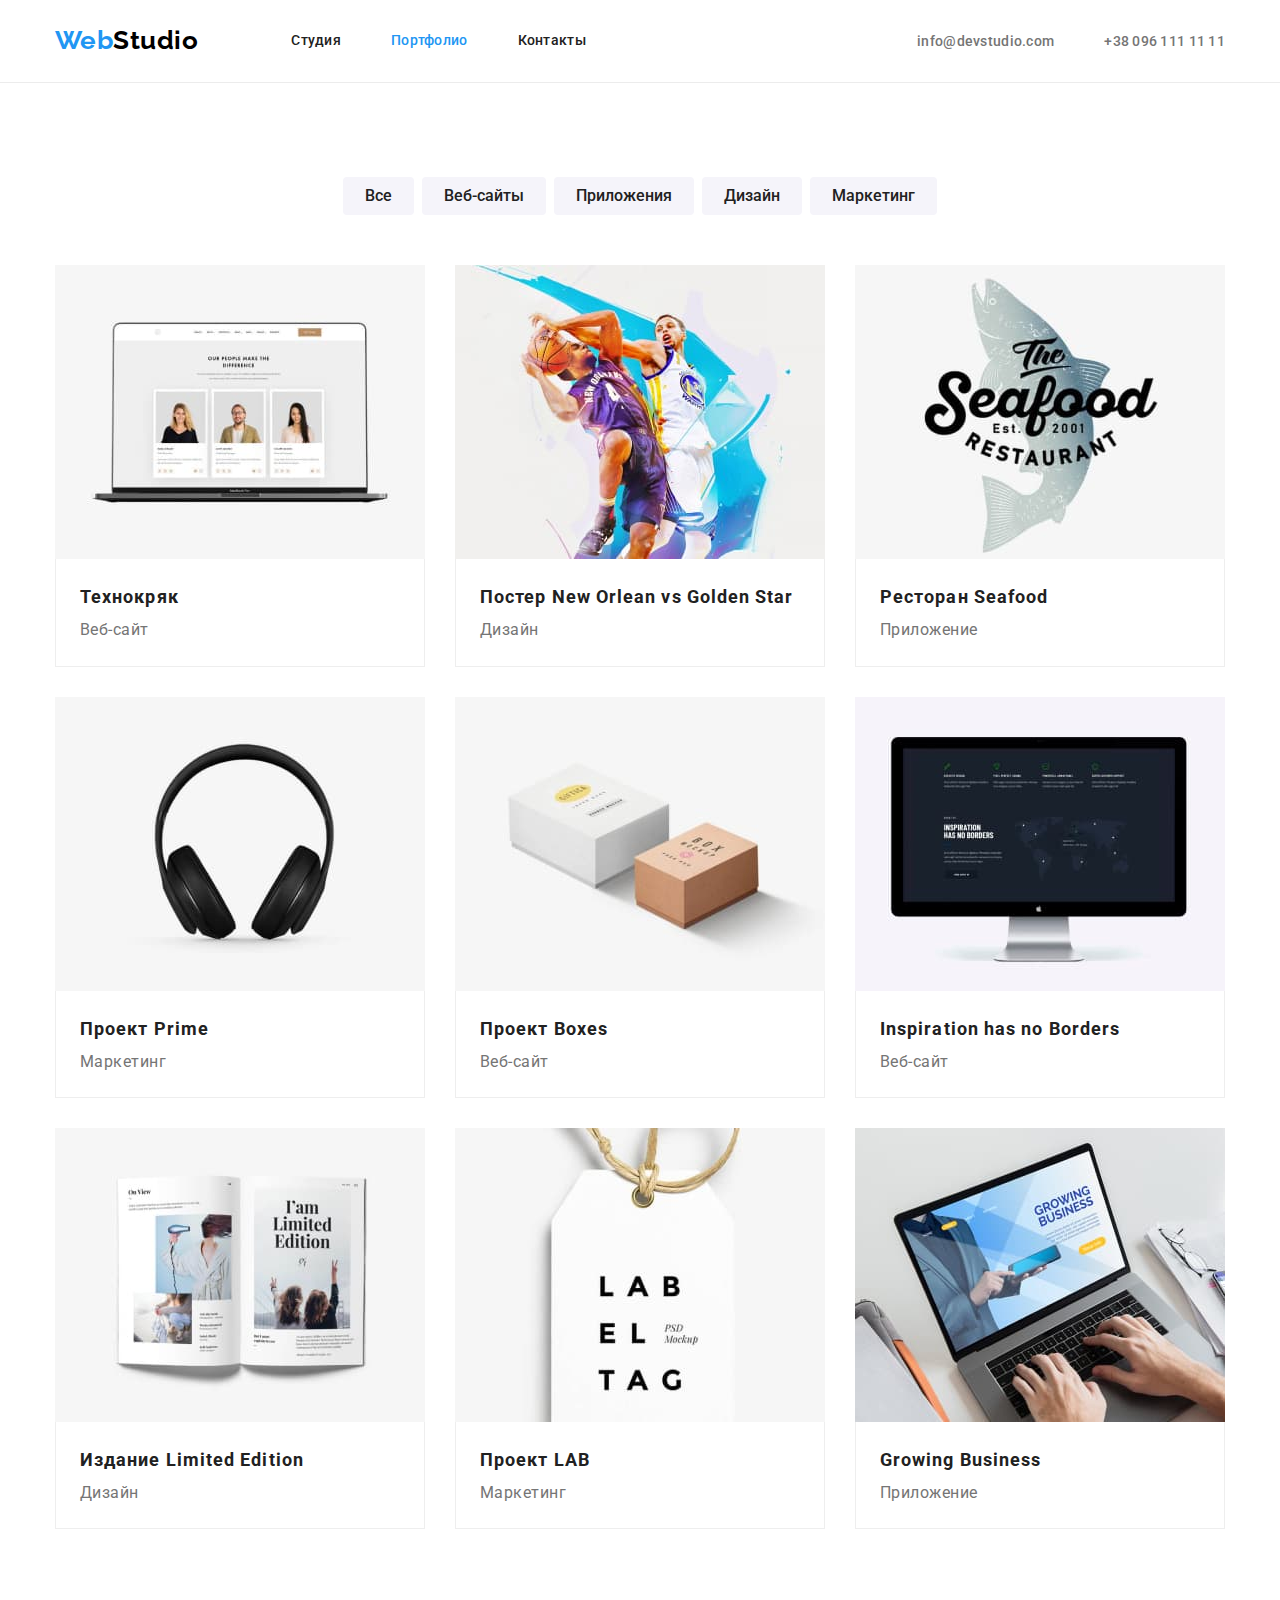
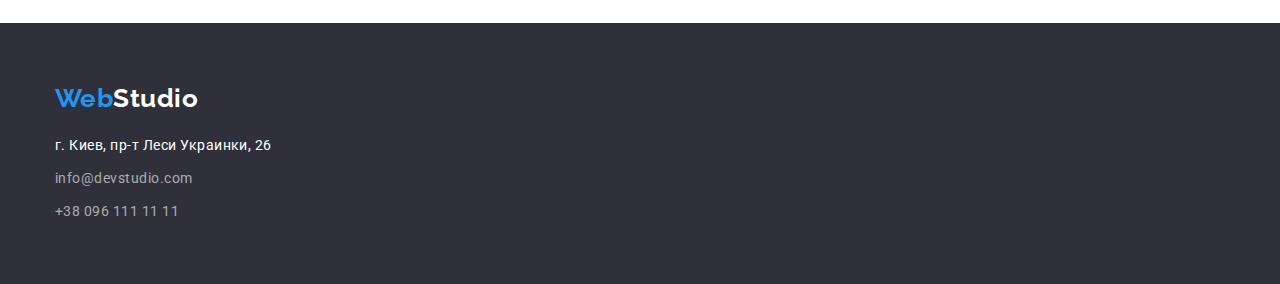
==== commit 8491a90a: "Добавила ссылки" ====
--- a/portfolio.html
+++ b/portfolio.html
@@ -1,147 +1,147 @@
 <!DOCTYPE html>
 <html lang="ru">
 
-<head>
-  <meta charset="UTF-8">
-  <meta http-equiv="X-UA-Compatible" content="IE=edge">
-  <meta name="viewport" content="width=device-width, initial-scale=1.0">
-  <link rel="preconnect" href="https://fonts.googleapis.com">
-  <link rel="preconnect" href="https://fonts.gstatic.com" crossorigin>
-  <link href="https://fonts.googleapis.com/css2?family=Raleway:wght@700&family=Roboto:wght@400;500;700;900&display=swap"
-    rel="stylesheet">
-  <title>WebStudio</title>
-  <link rel="stylesheet" href="https://cdnjs.cloudflare.com/ajax/libs/modern-normalize/1.1.0/modern-normalize.min.css">
-  <link rel="stylesheet" href="./css/style.css">
-</head>
+  <head>
+    <meta charset="UTF-8">
+    <meta http-equiv="X-UA-Compatible" content="IE=edge">
+    <meta name="viewport" content="width=device-width, initial-scale=1.0">
+    <link rel="preconnect" href="https://fonts.googleapis.com">
+    <link rel="preconnect" href="https://fonts.gstatic.com" crossorigin>
+    <link href="https://fonts.googleapis.com/css2?family=Raleway:wght@700&family=Roboto:wght@400;500;700;900&display=swap"
+      rel="stylesheet">
+    <title>WebStudio</title>
+    <link rel="stylesheet" href="https://cdnjs.cloudflare.com/ajax/libs/modern-normalize/1.1.0/modern-normalize.min.css">
+    <link rel="stylesheet" href="./css/style.css">
+  </head>
 
-<body>
-  <header class="header-nav">
-    <div class="container-header container">
-      <nav class="nav-header">
-        <a href="./index.html" class="logo"><span class="first-part-logo">Web</span>Studio</a>
-        <ul class="site-nav">
-          <li class="site-nav-item"><a href="./index.html" class="site-nav-link">Студия</a></li>
-          <li class="site-nav-item"><a href="./portfolio.html" class="site-nav-link active-page">Портфолио</a></li>
-          <li class="site-nav-item"><a href="" class="site-nav-link">Контакты</a></li>
-        </ul>
-      </nav>
-      <ul class="contacts">
-        <li class="contacts-item"><a href="mailto:info@devstudio.com" class="contacts-link">info@devstudio.com</a></li>
-        <li class="contacts-item"><a href="tel:+380961111111" class="contacts-link">+38 096 111 11 11</a></li>
-      </ul>
-    </div>
-  </header>
-
-  <main>
-    <section class="section">
-      <div class="container">
-        <h1 id="hidden">Портфолио</h1>
-        <ul class="portfolio-list-nav">
-          <li class="portfolio-item"><button type="button" class="portfolio-button">Все</button></li>
-          <li class="portfolio-item"><button type="button" class="portfolio-button">Веб-сайты</button></li>
-          <li class="portfolio-item"><button type="button" class="portfolio-button">Приложения</button></li>
-          <li class="portfolio-item"><button type="button" class="portfolio-button">Дизайн</button></li>
-          <li class="portfolio-item"><button type="button" class="portfolio-button">Маркетинг</button></li>
-        </ul>
-        <ul class="portfolio-list">
-          <li class="portfolio-item-list">
-            <a href="">
-              <img class="portfolio-img" src="./images/portfolio1.jpg" width="370" alt="Технокряк">
-              <div class="portfolio-type">
-                <h2 class="portfolio-project">Технокряк</h2>
-                <p class="portfolio-project-kind">Веб-сайт</p>
-              </div>
-            </a>
-          </li>
-          <li class="portfolio-item-list">
-            <a href="">
-              <img class="portfolio-img" src="./images/portfolio2.jpg" width="370" alt="Постер New Orlean vs Golden Star">
-              <div class="portfolio-type">
-                <h2 class="portfolio-project">Постер New Orlean vs Golden Star</h2>
-                <p class="portfolio-project-kind">Дизайн</p>
-              </div>
-            </a>
-          </li>
-          <li class="portfolio-item-list">
-            <a href="">
-              <img class="portfolio-img" src="./images/portfolio3.jpg" width="370" alt="Ресторан Seafood">
-              <div class="portfolio-type">
-                <h2 class="portfolio-project">Ресторан Seafood</h2>
-                <p class="portfolio-project-kind">Приложение</p>
-              </div>
-            </a>
-          </li>
-          <li class="portfolio-item-list">
-            <a href="">
-              <img class="portfolio-img" src="./images/portfolio4.jpg" width="370" alt="Проект Prime">
-              <div class="portfolio-type">
-                <h2 class="portfolio-project">Проект Prime</h2>
-                <p class="portfolio-project-kind">Маркетинг</p>
-              </div>
-            </a>
-          </li>
-          <li class="portfolio-item-list">
-            <a href="">
-              <img class="portfolio-img" src="./images/portfolio5.jpg" width="370" alt="Проект Boxes">
-              <div class="portfolio-type">
-                <h2 class="portfolio-project">Проект Boxes</h2>
-                <p class="portfolio-project-kind">Веб-сайт</p>
-              </div>
-            </a>
-          </li>
-          <li class="portfolio-item-list">
-            <a href="">
-              <img class="portfolio-img" src="./images/portfolio6.jpg" width="370" alt="Inspiration has no Borders">
-              <div class="portfolio-type">
-                <h2 class="portfolio-project">Inspiration has no Borders</h2>
-                <p class="portfolio-project-kind">Веб-сайт</p>
-              </div>
-            </a>
-          </li>
-          <li class="portfolio-item-list">
-            <a href="">
-              <img class="portfolio-img" src="./images/portfolio7.jpg" width="370" alt="Издание Limited Edition">
-              <div class="portfolio-type">
-                <h2 class="portfolio-project">Издание Limited Edition</h2>
-                <p class="portfolio-project-kind">Дизайн</p>
-              </div>
-            </a>
-          </li>
-          <li class="portfolio-item-list">
-            <a href="">
-              <img class="portfolio-img" src="./images/portfolio8.jpg" width="370" alt="Проект LAB">
-              <div class="portfolio-type">
-                <h2 class="portfolio-project">Проект LAB</h2>
-                <p class="portfolio-project-kind">Маркетинг</p>
-              </div>
-            </a>
-          </li>
-          <li class="portfolio-item-list">
-            <a href="">
-              <img class="portfolio-img" src="./images/portfolio9.jpg" width="370" alt="Growing Business">
-              <div class="portfolio-type">
-                <h2 class="portfolio-project">Growing Business</h2>
-                <p class="portfolio-project-kind">Приложение</p>
-              </div>
-            </a>
-          </li>
+  <body>
+    <header class="header-nav">
+      <div class="container-header container">
+        <nav class="nav-header">
+          <a href="./index.html" class="logo"><span class="first-part-logo">Web</span>Studio</a>
+          <ul class="site-nav">
+            <li class="site-nav-item"><a href="./index.html" class="site-nav-link">Студия</a></li>
+            <li class="site-nav-item"><a href="./portfolio.html" class="site-nav-link active-page">Портфолио</a></li>
+            <li class="site-nav-item"><a href="" class="site-nav-link">Контакты</a></li>
+          </ul>
+        </nav>
+        <ul class="contacts">
+          <li class="contacts-item"><a href="mailto:info@devstudio.com" class="contacts-link">info@devstudio.com</a></li>
+          <li class="contacts-item"><a href="tel:+380961111111" class="contacts-link">+38 096 111 11 11</a></li>
         </ul>
       </div>
-    </section>
-  </main>
+    </header>
 
-  <footer class="footer">
-    <div class="container">
-      <a href="" class="footer-logo"><span class="first-part-logo">Web</span>Studio</a>
-      <address class="footer-address-contacts">
-        <ul>
-          <li class="footer-contacts-item"><a href="" class="footer-address">г. Киев, пр-т Леси Украинки, 26</a></li>
-          <li class="footer-contacts-item"><a href="mailto:info@devstudio.com" class="footer-contact">info@devstudio.com</a></li>
-          <li class="footer-contacts-item"><a href="tel:+380961111111" class="footer-contact">+38 096 111 11 11</a></li>
-        </ul>
-      </address>
-    </div>
-  </footer>
-</body>
+    <main>
+      <section class="section">
+        <div class="container">
+          <h1 class="hide">Портфолио</h1>
+          <ul class="portfolio-list-nav">
+            <li class="portfolio-item"><button type="button" class="portfolio-button">Все</button></li>
+            <li class="portfolio-item"><button type="button" class="portfolio-button">Веб-сайты</button></li>
+            <li class="portfolio-item"><button type="button" class="portfolio-button">Приложения</button></li>
+            <li class="portfolio-item"><button type="button" class="portfolio-button">Дизайн</button></li>
+            <li class="portfolio-item"><button type="button" class="portfolio-button">Маркетинг</button></li>
+          </ul>
+          <ul class="portfolio-list">
+            <li class="portfolio-item-list">
+              <a class="portfolio-link" href="">
+                <img class="portfolio-img" src="./images/portfolio1.jpg" width="370" alt="Технокряк">
+                <div class="portfolio-type">
+                  <h2 class="portfolio-project">Технокряк</h2>
+                  <p class="portfolio-project-kind">Веб-сайт</p>
+                </div>
+              </a>
+            </li>
+            <li class="portfolio-item-list">
+              <a class="portfolio-link" href="">
+                <img class="portfolio-img" src="./images/portfolio2.jpg" width="370" alt="Постер New Orlean vs Golden Star">
+                <div class="portfolio-type">
+                  <h2 class="portfolio-project">Постер New Orlean vs Golden Star</h2>
+                  <p class="portfolio-project-kind">Дизайн</p>
+                </div>
+              </a>
+            </li>
+            <li class="portfolio-item-list">
+              <a class="portfolio-link" href="">
+                <img class="portfolio-img" src="./images/portfolio3.jpg" width="370" alt="Ресторан Seafood">
+                <div class="portfolio-type">
+                  <h2 class="portfolio-project">Ресторан Seafood</h2>
+                  <p class="portfolio-project-kind">Приложение</p>
+                </div>
+              </a>
+            </li>
+            <li class="portfolio-item-list">
+              <a class="portfolio-link" href="">
+                <img class="portfolio-img" src="./images/portfolio4.jpg" width="370" alt="Проект Prime">
+                <div class="portfolio-type">
+                  <h2 class="portfolio-project">Проект Prime</h2>
+                  <p class="portfolio-project-kind">Маркетинг</p>
+                </div>
+              </a>
+            </li>
+            <li class="portfolio-item-list">
+              <a class="portfolio-link" href="">
+                <img class="portfolio-img" src="./images/portfolio5.jpg" width="370" alt="Проект Boxes">
+                <div class="portfolio-type">
+                  <h2 class="portfolio-project">Проект Boxes</h2>
+                  <p class="portfolio-project-kind">Веб-сайт</p>
+                </div>
+              </a>
+            </li>
+            <li class="portfolio-item-list">
+              <a class="portfolio-link" href="">
+                <img class="portfolio-img" src="./images/portfolio6.jpg" width="370" alt="Inspiration has no Borders">
+                <div class="portfolio-type">
+                  <h2 class="portfolio-project">Inspiration has no Borders</h2>
+                  <p class="portfolio-project-kind">Веб-сайт</p>
+                </div>
+              </a>
+            </li>
+            <li class="portfolio-item-list">
+              <a class="portfolio-link" href="">
+                <img class="portfolio-img" src="./images/portfolio7.jpg" width="370" alt="Издание Limited Edition">
+                <div class="portfolio-type">
+                  <h2 class="portfolio-project">Издание Limited Edition</h2>
+                  <p class="portfolio-project-kind">Дизайн</p>
+                </div>
+              </a>
+            </li>
+            <li class="portfolio-item-list">
+              <a class="portfolio-link" href="">
+                <img class="portfolio-img" src="./images/portfolio8.jpg" width="370" alt="Проект LAB">
+                <div class="portfolio-type">
+                  <h2 class="portfolio-project">Проект LAB</h2>
+                  <p class="portfolio-project-kind">Маркетинг</p>
+                </div>
+              </a>
+            </li>
+            <li class="portfolio-item-list">
+              <a class="portfolio-link" href="">
+                <img class="portfolio-img" src="./images/portfolio9.jpg" width="370" alt="Growing Business">
+                <div class="portfolio-type">
+                  <h2 class="portfolio-project">Growing Business</h2>
+                  <p class="portfolio-project-kind">Приложение</p>
+                </div>
+              </a>
+            </li>
+          </ul>
+        </div>
+      </section>
+    </main>
+
+    <footer class="footer">
+      <div class="container">
+        <a href="" class="footer-logo"><span class="first-part-logo">Web</span>Studio</a>
+        <address class="footer-address-contacts">
+          <ul>
+            <li class="footer-contacts-item"><a href="" class="footer-address">г. Киев, пр-т Леси Украинки, 26</a></li>
+            <li class="footer-contacts-item"><a href="mailto:info@devstudio.com" class="footer-contact">info@devstudio.com</a></li>
+            <li class="footer-contacts-item"><a href="tel:+380961111111" class="footer-contact">+38 096 111 11 11</a></li>
+          </ul>
+        </address>
+      </div>
+    </footer>
+  </body>
 
 </html>--- a/css/style.css
+++ b/css/style.css
@@ -39,6 +39,11 @@
   padding: 0;
 }
 
+.portfolio-link {
+  list-style: none;
+  text-decoration: none;
+}
+
 img {
   display: block;
   max-width: 100%;
@@ -107,8 +112,7 @@
 .quality-title,
 .work-title,
 .team-title,
-.team-member,
-.portfolio-project {
+.team-member {
   color: var(--title-text-color);
 }
 
@@ -136,8 +140,7 @@
 }
 
 .hero-button,
-.hero-title,
-.portfolio-project {
+.hero-title {
   letter-spacing: 0.06em;
 }
 
@@ -166,7 +169,7 @@
   align-items: center;
 }
 
-#hidden {
+.hide {
   display: none;
 }
 
@@ -210,18 +213,23 @@
   font-size: 14px;
   line-height: 1.71;
   text-align: left;
-  align-items: left;
+  align-items: flex-start;
   text-decoration: none;
 }
 
-.portfolio-project {
+a .portfolio-project {
   font-size: 18px;
   line-height: 2;
-}
-
-.portfolio-project-kind {
+  letter-spacing: 0.06em;
+  color: var(--title-text-color);
+  margin: 0;
+}
+
+a .portfolio-project-kind {
   font-size: 16px;
   line-height: 1.88;
+  color: var(--primary-text-color);
+  margin: 0;
 }
 
 .hero {
@@ -395,8 +403,3 @@
   padding-left: 24px;
   padding-bottom: 20px;
 }
-
-.portfolio-project,
-.portfolio-project-kind {
-  margin: 0;
-}
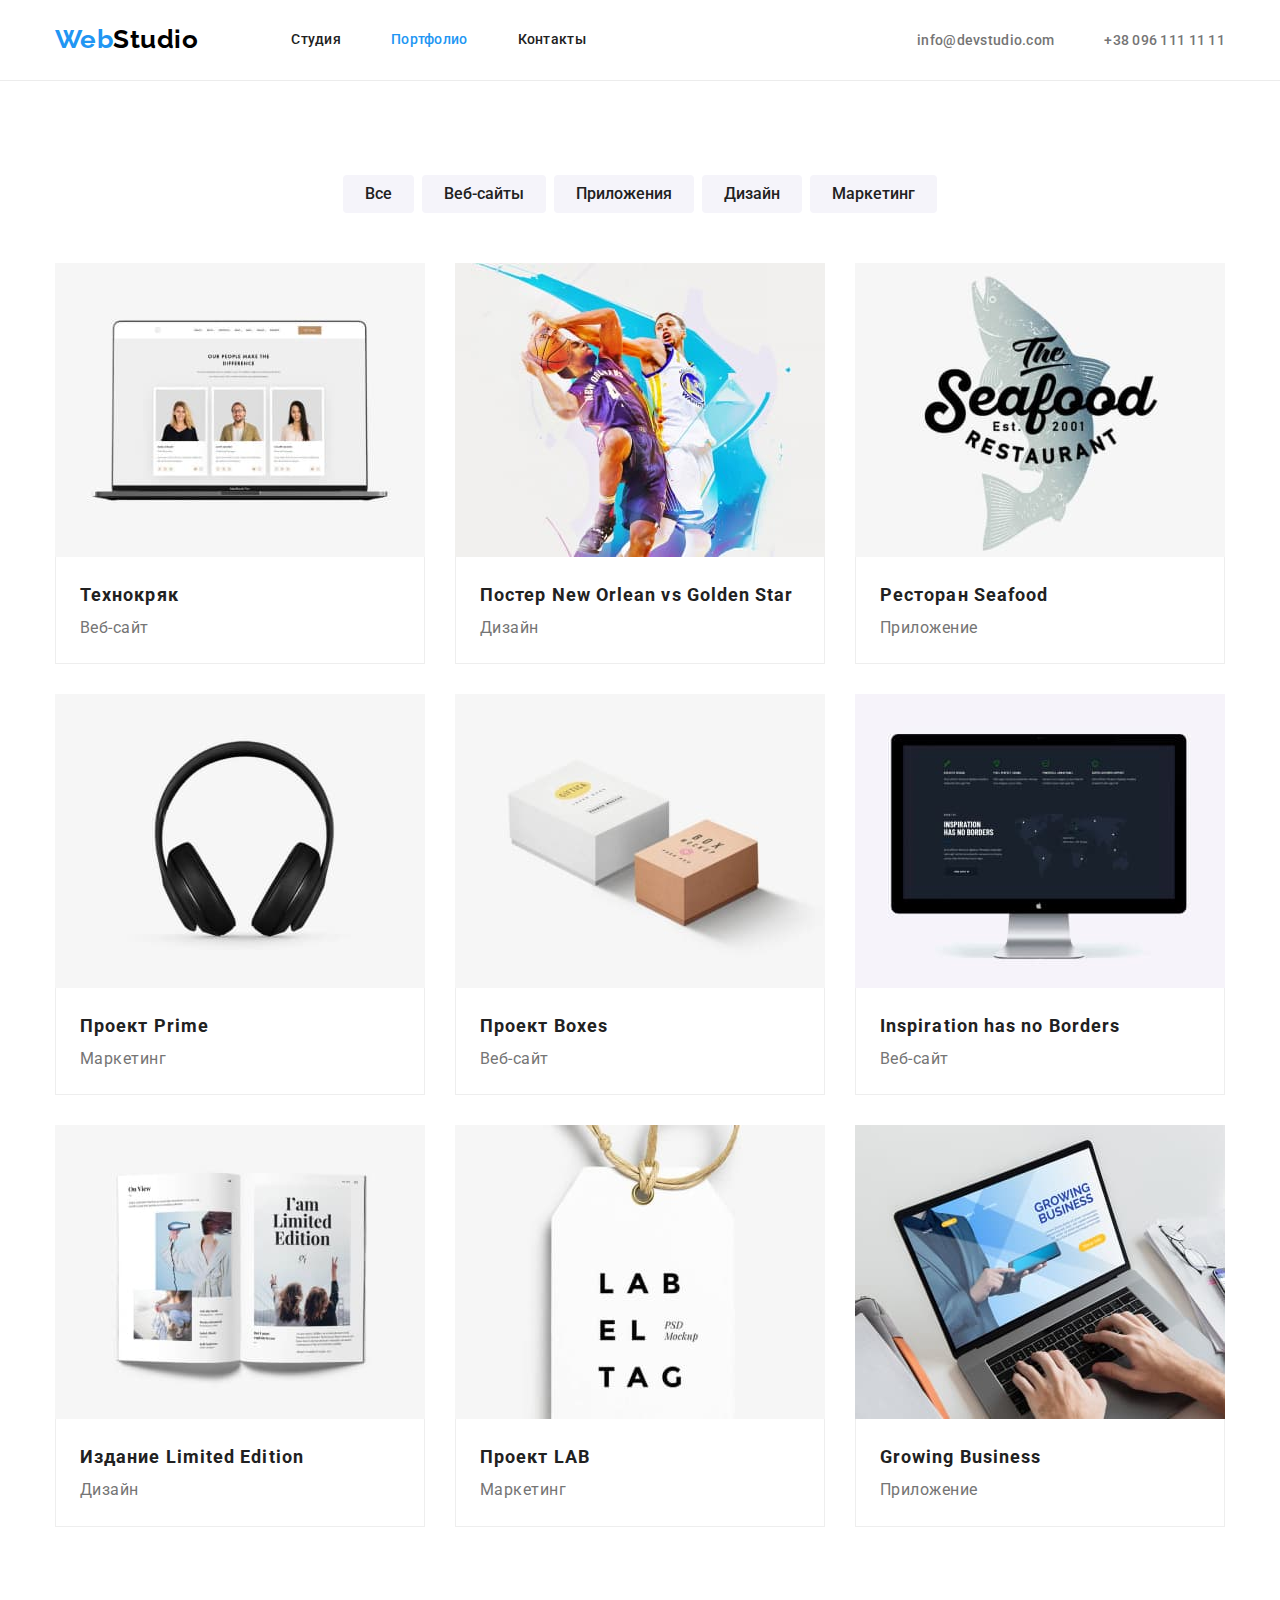
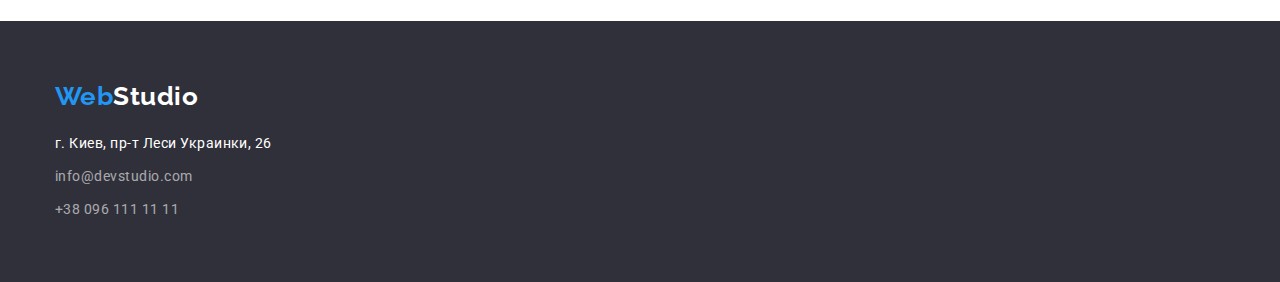
==== commit bb839800: "правки" ====
--- a/portfolio.html
+++ b/portfolio.html
@@ -7,10 +7,11 @@
     <meta name="viewport" content="width=device-width, initial-scale=1.0">
     <link rel="preconnect" href="https://fonts.googleapis.com">
     <link rel="preconnect" href="https://fonts.gstatic.com" crossorigin>
+
+    <title>WebStudio</title>
+    <link rel="stylesheet" href="https://cdnjs.cloudflare.com/ajax/libs/modern-normalize/1.1.0/modern-normalize.min.css">
     <link href="https://fonts.googleapis.com/css2?family=Raleway:wght@700&family=Roboto:wght@400;500;700;900&display=swap"
       rel="stylesheet">
-    <title>WebStudio</title>
-    <link rel="stylesheet" href="https://cdnjs.cloudflare.com/ajax/libs/modern-normalize/1.1.0/modern-normalize.min.css">
     <link rel="stylesheet" href="./css/style.css">
   </head>
 
--- a/css/style.css
+++ b/css/style.css
@@ -80,6 +80,8 @@
 
 .contacts-link {
   color: var(--primary-text-color);
+  padding-top: 32px;
+  padding-bottom: 32px;
 }
 
 .first-part-logo,
@@ -92,11 +94,6 @@
   color: var(--accent-color);
 }
 
-.hero {
-  padding: 200px 0;
-  text-align: center;
-}
-
 .section {
   padding-top: 94px;
   padding-bottom: 94px;
@@ -170,7 +167,11 @@
 }
 
 .hide {
-  display: none;
+  position: absolute;
+  clip: rect(0 0 0 0);
+  width: 1px;
+  height: 1px;
+  margin: -1px;
 }
 
 .quality-title {
@@ -234,6 +235,8 @@
 
 .hero {
   background-color: var(--secondary-dark-bg-color);
+  padding: 200px 0;
+  text-align: center;
 }
 
 .footer {
@@ -263,6 +266,19 @@
   padding: 6px 22px 6px 22px;
 }
 
+.portfolio-button:hover,
+.portfolio-button:focus {
+  box-shadow: 0px 2px 2px rgba(0, 0, 0, 0.12), 0 1px 2px rgba(0, 0, 0, 0.08),
+    0 3px 1px rgba(0, 0, 0, 0.1);
+}
+
+.team-list {
+  box-shadow: 0px 2px 1px rgba(0, 0, 0, 0.2), 0 1px 1px rgba(0, 0, 0, 0.14),
+    0 1px 3px rgba(0, 0, 0, 0.12);
+  border-bottom-left-radius: 4px;
+  border-bottom-right-radius: 4px;
+}
+
 .site-nav-item:not(:last-child) {
   margin-right: 50px;
 }
@@ -270,6 +286,9 @@
 .site-nav-link,
 .contacts-item {
   display: block;
+}
+
+.site-nav-link {
   padding-top: 32px;
   padding-bottom: 32px;
 }
@@ -349,7 +368,6 @@
   padding-left: 15px;
 }
 
-.work-list,
 .team-list-conteiner {
   display: flex;
 }
@@ -399,7 +417,5 @@
 .portfolio-type {
   border: 1px solid #eeeeee;
   border-top: 0;
-  padding-top: 20px;
-  padding-left: 24px;
-  padding-bottom: 20px;
-}
+  padding: 20px 24px 20px 24px;
+}
